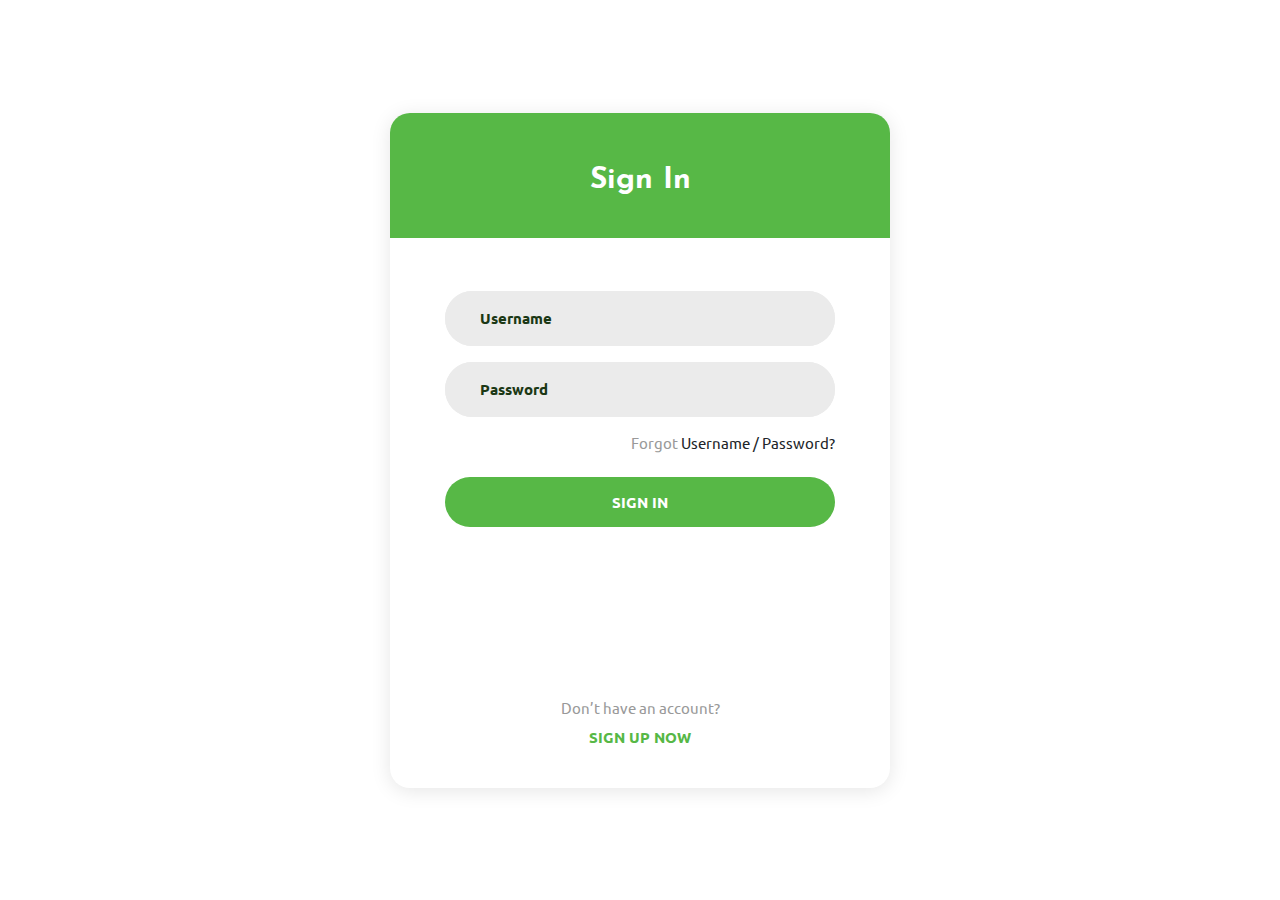
==== Extension/popup/index.html @ 97cf5fa2 "Changes made by Satvik . Chrome extension always done." ====
<!DOCTYPE html>
<html lang="en">
<head>
	<title>Login V8</title>
	<meta charset="UTF-8">
	<meta name="viewport" content="width=device-width, initial-scale=1">
<!--===============================================================================================-->	
	<link rel="icon" type="image/png" href="images/icons/favicon.ico"/>
<!--===============================================================================================-->
	<link rel="stylesheet" type="text/css" href="vendor/bootstrap/css/bootstrap.min.css">
<!--===============================================================================================-->
	<link rel="stylesheet" type="text/css" href="fonts/font-awesome-4.7.0/css/font-awesome.min.css">
<!--===============================================================================================-->
	<link rel="stylesheet" type="text/css" href="vendor/animate/animate.css">
<!--===============================================================================================-->	
	<link rel="stylesheet" type="text/css" href="vendor/css-hamburgers/hamburgers.min.css">
<!--===============================================================================================-->
	<link rel="stylesheet" type="text/css" href="vendor/animsition/css/animsition.min.css">
<!--===============================================================================================-->
	<link rel="stylesheet" type="text/css" href="vendor/select2/select2.min.css">
<!--===============================================================================================-->	
	<link rel="stylesheet" type="text/css" href="vendor/daterangepicker/daterangepicker.css">
<!--===============================================================================================-->
	<link rel="stylesheet" type="text/css" href="css/util.css">
	<link rel="stylesheet" type="text/css" href="css/main.css">
<!--===============================================================================================-->

</head>
<body>
	<script src="firebase-app.js"></script>
	<script src="firebase-auth.js"></script>
	
	<div class="limiter">
		<div class="container-login100">
			<div class="wrap-login100">
				<form class="login100-form validate-form p-l-55 p-r-55 p-t-178" id="form1">
					<span class="login100-form-title">
						Sign In
					</span>

					<div class="wrap-input100 validate-input m-b-16" data-validate="Please enter username">
						<input id="txtEmail" class="input100" type="text" name="username" placeholder="Username">
						<span class="focus-input100"></span>
					</div>

					<div class="wrap-input100 validate-input" data-validate = "Please enter password">
						<input id="txtPassword" class="input100" type="password" name="pass" placeholder="Password">
						<span class="focus-input100"></span>
					</div>

					<div class="text-right p-t-13 p-b-23">
						<span class="txt1">
							Forgot
						</span>

						<a  class="txt2">
							Username / Password?
						</a>
					</div>

					<div class="container-login100-form-btn">
						<button id="btnLogin" class="login100-form-btn">
							Sign in
						</button>
					</div>

					<div class="flex-col-c p-t-170 p-b-40">
						<span class="txt1 p-b-9">
							Don’t have an account?
						</span>

						<button class="txt3" id="btnSignUp" href="signUp.html">
							Sign up now
						</button>
					</div>
				</form>
			</div>
		</div>
	</div>
	
	<script src="logInPage.js"></script>

</body>
</html>
---- Extension/popup/vendor/css-hamburgers/hamburgers.min.css ----
/*!
 * Hamburgers
 * @description Tasty CSS-animated hamburgers
 * @author Jonathan Suh @jonsuh
 * @site https://jonsuh.com/hamburgers
 * @link https://github.com/jonsuh/hamburgers
 */.hamburger{font:inherit;display:inline-block;overflow:visible;margin:0;padding:15px;cursor:pointer;transition-timing-function:linear;transition-duration:.15s;transition-property:opacity,filter;text-transform:none;color:inherit;border:0;background-color:transparent}.hamburger:hover{opacity:.7}.hamburger-box{position:relative;display:inline-block;width:40px;height:24px}.hamburger-inner{top:50%;display:block;margin-top:-2px}.hamburger-inner,.hamburger-inner:after,.hamburger-inner:before{position:absolute;width:40px;height:4px;transition-timing-function:ease;transition-duration:.15s;transition-property:transform;border-radius:4px;background-color:#000}.hamburger-inner:after,.hamburger-inner:before{display:block;content:''}.hamburger-inner:before{top:-10px}.hamburger-inner:after{bottom:-10px}.hamburger--3dx .hamburger-box{perspective:80px}.hamburger--3dx .hamburger-inner{transition:transform .2s cubic-bezier(.645,.045,.355,1),background-color 0s cubic-bezier(.645,.045,.355,1) .1s}.hamburger--3dx .hamburger-inner:after,.hamburger--3dx .hamburger-inner:before{transition:transform 0s cubic-bezier(.645,.045,.355,1) .1s}.hamburger--3dx.is-active .hamburger-inner{transform:rotateY(180deg);background-color:transparent}.hamburger--3dx.is-active .hamburger-inner:before{transform:translate3d(0,10px,0) rotate(45deg)}.hamburger--3dx.is-active .hamburger-inner:after{transform:translate3d(0,-10px,0) rotate(-45deg)}.hamburger--3dx-r .hamburger-box{perspective:80px}.hamburger--3dx-r .hamburger-inner{transition:transform .2s cubic-bezier(.645,.045,.355,1),background-color 0s cubic-bezier(.645,.045,.355,1) .1s}.hamburger--3dx-r .hamburger-inner:after,.hamburger--3dx-r .hamburger-inner:before{transition:transform 0s cubic-bezier(.645,.045,.355,1) .1s}.hamburger--3dx-r.is-active .hamburger-inner{transform:rotateY(-180deg);background-color:transparent}.hamburger--3dx-r.is-active .hamburger-inner:before{transform:translate3d(0,10px,0) rotate(45deg)}.hamburger--3dx-r.is-active .hamburger-inner:after{transform:translate3d(0,-10px,0) rotate(-45deg)}.hamburger--3dy .hamburger-box{perspective:80px}.hamburger--3dy .hamburger-inner{transition:transform .2s cubic-bezier(.645,.045,.355,1),background-color 0s cubic-bezier(.645,.045,.355,1) .1s}.hamburger--3dy .hamburger-inner:after,.hamburger--3dy .hamburger-inner:before{transition:transform 0s cubic-bezier(.645,.045,.355,1) .1s}.hamburger--3dy.is-active .hamburger-inner{transform:rotateX(-180deg);background-color:transparent}.hamburger--3dy.is-active .hamburger-inner:before{transform:translate3d(0,10px,0) rotate(45deg)}.hamburger--3dy.is-active .hamburger-inner:after{transform:translate3d(0,-10px,0) rotate(-45deg)}.hamburger--3dy-r .hamburger-box{perspective:80px}.hamburger--3dy-r .hamburger-inner{transition:transform .2s cubic-bezier(.645,.045,.355,1),background-color 0s cubic-bezier(.645,.045,.355,1) .1s}.hamburger--3dy-r .hamburger-inner:after,.hamburger--3dy-r .hamburger-inner:before{transition:transform 0s cubic-bezier(.645,.045,.355,1) .1s}.hamburger--3dy-r.is-active .hamburger-inner{transform:rotateX(180deg);background-color:transparent}.hamburger--3dy-r.is-active .hamburger-inner:before{transform:translate3d(0,10px,0) rotate(45deg)}.hamburger--3dy-r.is-active .hamburger-inner:after{transform:translate3d(0,-10px,0) rotate(-45deg)}.hamburger--arrow.is-active .hamburger-inner:before{transform:translate3d(-8px,0,0) rotate(-45deg) scaleX(.7)}.hamburger--arrow.is-active .hamburger-inner:after{transform:translate3d(-8px,0,0) rotate(45deg) scaleX(.7)}.hamburger--arrow-r.is-active .hamburger-inner:before{transform:translate3d(8px,0,0) rotate(45deg) scaleX(.7)}.hamburger--arrow-r.is-active .hamburger-inner:after{transform:translate3d(8px,0,0) rotate(-45deg) scaleX(.7)}.hamburger--arrowalt .hamburger-inner:before{transition:top .1s ease .15s,transform .15s cubic-bezier(.165,.84,.44,1)}.hamburger--arrowalt .hamburger-inner:after{transition:bottom .1s ease .15s,transform .15s cubic-bezier(.165,.84,.44,1)}.hamburger--arrowalt.is-active .hamburger-inner:before{top:0;transition:top .1s ease,transform .15s cubic-bezier(.895,.03,.685,.22) .1s;transform:translate3d(-8px,-10px,0) rotate(-45deg) scaleX(.7)}.hamburger--arrowalt.is-active .hamburger-inner:after{bottom:0;transition:bottom .1s ease,transform .15s cubic-bezier(.895,.03,.685,.22) .1s;transform:translate3d(-8px,10px,0) rotate(45deg) scaleX(.7)}.hamburger--arrowalt-r .hamburger-inner:before{transition:top .1s ease .15s,transform .15s cubic-bezier(.165,.84,.44,1)}.hamburger--arrowalt-r .hamburger-inner:after{transition:bottom .1s ease .15s,transform .15s cubic-bezier(.165,.84,.44,1)}.hamburger--arrowalt-r.is-active .hamburger-inner:before{top:0;transition:top .1s ease,transform .15s cubic-bezier(.895,.03,.685,.22) .1s;transform:translate3d(8px,-10px,0) rotate(45deg) scaleX(.7)}.hamburger--arrowalt-r.is-active .hamburger-inner:after{bottom:0;transition:bottom .1s ease,transform .15s cubic-bezier(.895,.03,.685,.22) .1s;transform:translate3d(8px,10px,0) rotate(-45deg) scaleX(.7)}.hamburger--boring .hamburger-inner,.hamburger--boring .hamburger-inner:after,.hamburger--boring .hamburger-inner:before{transition-property:none}.hamburger--boring.is-active .hamburger-inner{transform:rotate(45deg)}.hamburger--boring.is-active .hamburger-inner:before{top:0;opacity:0}.hamburger--boring.is-active .hamburger-inner:after{bottom:0;transform:rotate(-90deg)}.hamburger--collapse .hamburger-inner{top:auto;bottom:0;transition-delay:.15s;transition-timing-function:cubic-bezier(.55,.055,.675,.19);transition-duration:.15s}.hamburger--collapse .hamburger-inner:after{top:-20px;transition:top .3s cubic-bezier(.33333,.66667,.66667,1) .3s,opacity .1s linear}.hamburger--collapse .hamburger-inner:before{transition:top .12s cubic-bezier(.33333,.66667,.66667,1) .3s,transform .15s cubic-bezier(.55,.055,.675,.19)}.hamburger--collapse.is-active .hamburger-inner{transition-delay:.32s;transition-timing-function:cubic-bezier(.215,.61,.355,1);transform:translate3d(0,-10px,0) rotate(-45deg)}.hamburger--collapse.is-active .hamburger-inner:after{top:0;transition:top .3s cubic-bezier(.33333,0,.66667,.33333),opacity .1s linear .27s;opacity:0}.hamburger--collapse.is-active .hamburger-inner:before{top:0;transition:top .12s cubic-bezier(.33333,0,.66667,.33333) .18s,transform .15s cubic-bezier(.215,.61,.355,1) .42s;transform:rotate(-90deg)}.hamburger--collapse-r .hamburger-inner{top:auto;bottom:0;transition-delay:.15s;transition-timing-function:cubic-bezier(.55,.055,.675,.19);transition-duration:.15s}.hamburger--collapse-r .hamburger-inner:after{top:-20px;transition:top .3s cubic-bezier(.33333,.66667,.66667,1) .3s,opacity .1s linear}.hamburger--collapse-r .hamburger-inner:before{transition:top .12s cubic-bezier(.33333,.66667,.66667,1) .3s,transform .15s cubic-bezier(.55,.055,.675,.19)}.hamburger--collapse-r.is-active .hamburger-inner{transition-delay:.32s;transition-timing-function:cubic-bezier(.215,.61,.355,1);transform:translate3d(0,-10px,0) rotate(45deg)}.hamburger--collapse-r.is-active .hamburger-inner:after{top:0;transition:top .3s cubic-bezier(.33333,0,.66667,.33333),opacity .1s linear .27s;opacity:0}.hamburger--collapse-r.is-active .hamburger-inner:before{top:0;transition:top .12s cubic-bezier(.33333,0,.66667,.33333) .18s,transform .15s cubic-bezier(.215,.61,.355,1) .42s;transform:rotate(90deg)}.hamburger--elastic .hamburger-inner{top:2px;transition-timing-function:cubic-bezier(.68,-.55,.265,1.55);transition-duration:.4s}.hamburger--elastic .hamburger-inner:before{top:10px;transition:opacity .15s ease .4s}.hamburger--elastic .hamburger-inner:after{top:20px;transition:transform .4s cubic-bezier(.68,-.55,.265,1.55)}.hamburger--elastic.is-active .hamburger-inner{transition-delay:.1s;transform:translate3d(0,10px,0) rotate(135deg)}.hamburger--elastic.is-active .hamburger-inner:before{transition-delay:0s;opacity:0}.hamburger--elastic.is-active .hamburger-inner:after{transition-delay:.1s;transform:translate3d(0,-20px,0) rotate(-270deg)}.hamburger--elastic-r .hamburger-inner{top:2px;transition-timing-function:cubic-bezier(.68,-.55,.265,1.55);transition-duration:.4s}.hamburger--elastic-r .hamburger-inner:before{top:10px;transition:opacity .15s ease .4s}.hamburger--elastic-r .hamburger-inner:after{top:20px;transition:transform .4s cubic-bezier(.68,-.55,.265,1.55)}.hamburger--elastic-r.is-active .hamburger-inner{transition-delay:.1s;transform:translate3d(0,10px,0) rotate(-135deg)}.hamburger--elastic-r.is-active .hamburger-inner:before{transition-delay:0s;opacity:0}.hamburger--elastic-r.is-active .hamburger-inner:after{transition-delay:.1s;transform:translate3d(0,-20px,0) rotate(270deg)}.hamburger--emphatic{overflow:hidden}.hamburger--emphatic .hamburger-inner{transition:background-color .2s ease-in .25s}.hamburger--emphatic .hamburger-inner:before{left:0;transition:transform .2s cubic-bezier(.6,.04,.98,.335),top .05s linear .2s,left .2s ease-in .25s}.hamburger--emphatic .hamburger-inner:after{top:10px;right:0;transition:transform .2s cubic-bezier(.6,.04,.98,.335),top .05s linear .2s,right .2s ease-in .25s}.hamburger--emphatic.is-active .hamburger-inner{transition-delay:0s;transition-timing-function:ease-out;background-color:transparent}.hamburger--emphatic.is-active .hamburger-inner:before{top:-80px;left:-80px;transition:left .2s ease-out,top .05s linear .2s,transform .2s cubic-bezier(.075,.82,.165,1) .25s;transform:translate3d(80px,80px,0) rotate(45deg)}.hamburger--emphatic.is-active .hamburger-inner:after{top:-80px;right:-80px;transition:right .2s ease-out,top .05s linear .2s,transform .2s cubic-bezier(.075,.82,.165,1) .25s;transform:translate3d(-80px,80px,0) rotate(-45deg)}.hamburger--emphatic-r{overflow:hidden}.hamburger--emphatic-r .hamburger-inner{transition:background-color .2s ease-in .25s}.hamburger--emphatic-r .hamburger-inner:before{left:0;transition:transform .2s cubic-bezier(.6,.04,.98,.335),top .05s linear .2s,left .2s ease-in .25s}.hamburger--emphatic-r .hamburger-inner:after{top:10px;right:0;transition:transform .2s cubic-bezier(.6,.04,.98,.335),top .05s linear .2s,right .2s ease-in .25s}.hamburger--emphatic-r.is-active .hamburger-inner{transition-delay:0s;transition-timing-function:ease-out;background-color:transparent}.hamburger--emphatic-r.is-active .hamburger-inner:before{top:80px;left:-80px;transition:left .2s ease-out,top .05s linear .2s,transform .2s cubic-bezier(.075,.82,.165,1) .25s;transform:translate3d(80px,-80px,0) rotate(-45deg)}.hamburger--emphatic-r.is-active .hamburger-inner:after{top:80px;right:-80px;transition:right .2s ease-out,top .05s linear .2s,transform .2s cubic-bezier(.075,.82,.165,1) .25s;transform:translate3d(-80px,-80px,0) rotate(45deg)}.hamburger--slider .hamburger-inner{top:2px}.hamburger--slider .hamburger-inner:before{top:10px;transition-timing-function:ease;transition-duration:.2s;transition-property:transform,opacity}.hamburger--slider .hamburger-inner:after{top:20px}.hamburger--slider.is-active .hamburger-inner{transform:translate3d(0,10px,0) rotate(45deg)}.hamburger--slider.is-active .hamburger-inner:before{transform:rotate(-45deg) translate3d(-5.71429px,-6px,0);opacity:0}.hamburger--slider.is-active .hamburger-inner:after{transform:translate3d(0,-20px,0) rotate(-90deg)}.hamburger--slider-r .hamburger-inner{top:2px}.hamburger--slider-r .hamburger-inner:before{top:10px;transition-timing-function:ease;transition-duration:.2s;transition-property:transform,opacity}.hamburger--slider-r .hamburger-inner:after{top:20px}.hamburger--slider-r.is-active .hamburger-inner{transform:translate3d(0,10px,0) rotate(-45deg)}.hamburger--slider-r.is-active .hamburger-inner:before{transform:rotate(45deg) translate3d(5.71429px,-6px,0);opacity:0}.hamburger--slider-r.is-active .hamburger-inner:after{transform:translate3d(0,-20px,0) rotate(90deg)}.hamburger--spring .hamburger-inner{top:2px;transition:background-color 0s linear .15s}.hamburger--spring .hamburger-inner:before{top:10px;transition:top .12s cubic-bezier(.33333,.66667,.66667,1) .3s,transform .15s cubic-bezier(.55,.055,.675,.19)}.hamburger--spring .hamburger-inner:after{top:20px;transition:top .3s cubic-bezier(.33333,.66667,.66667,1) .3s,transform .15s cubic-bezier(.55,.055,.675,.19)}.hamburger--spring.is-active .hamburger-inner{transition-delay:.32s;background-color:transparent}.hamburger--spring.is-active .hamburger-inner:before{top:0;transition:top .12s cubic-bezier(.33333,0,.66667,.33333) .18s,transform .15s cubic-bezier(.215,.61,.355,1) .32s;transform:translate3d(0,10px,0) rotate(45deg)}.hamburger--spring.is-active .hamburger-inner:after{top:0;transition:top .3s cubic-bezier(.33333,0,.66667,.33333),transform .15s cubic-bezier(.215,.61,.355,1) .32s;transform:translate3d(0,10px,0) rotate(-45deg)}.hamburger--spring-r .hamburger-inner{top:auto;bottom:0;transition-delay:0s;transition-timing-function:cubic-bezier(.55,.055,.675,.19);transition-duration:.15s}.hamburger--spring-r .hamburger-inner:after{top:-20px;transition:top .3s cubic-bezier(.33333,.66667,.66667,1) .3s,opacity 0s linear}.hamburger--spring-r .hamburger-inner:before{transition:top .12s cubic-bezier(.33333,.66667,.66667,1) .3s,transform .15s cubic-bezier(.55,.055,.675,.19)}.hamburger--spring-r.is-active .hamburger-inner{transition-delay:.32s;transition-timing-function:cubic-bezier(.215,.61,.355,1);transform:translate3d(0,-10px,0) rotate(-45deg)}.hamburger--spring-r.is-active .hamburger-inner:after{top:0;transition:top .3s cubic-bezier(.33333,0,.66667,.33333),opacity 0s linear .32s;opacity:0}.hamburger--spring-r.is-active .hamburger-inner:before{top:0;transition:top .12s cubic-bezier(.33333,0,.66667,.33333) .18s,transform .15s cubic-bezier(.215,.61,.355,1) .32s;transform:rotate(90deg)}.hamburger--stand .hamburger-inner{transition:transform .1s cubic-bezier(.55,.055,.675,.19) .22s,background-color 0s linear .1s}.hamburger--stand .hamburger-inner:before{transition:top .1s ease-in .1s,transform .1s cubic-bezier(.55,.055,.675,.19) 0s}.hamburger--stand .hamburger-inner:after{transition:bottom .1s ease-in .1s,transform .1s cubic-bezier(.55,.055,.675,.19) 0s}.hamburger--stand.is-active .hamburger-inner{transition:transform .1s cubic-bezier(.215,.61,.355,1) 0s,background-color 0s linear .22s;transform:rotate(90deg);background-color:transparent}.hamburger--stand.is-active .hamburger-inner:before{top:0;transition:top .1s ease-out .12s,transform .1s cubic-bezier(.215,.61,.355,1) .22s;transform:rotate(-45deg)}.hamburger--stand.is-active .hamburger-inner:after{bottom:0;transition:bottom .1s ease-out .12s,transform .1s cubic-bezier(.215,.61,.355,1) .22s;transform:rotate(45deg)}.hamburger--stand-r .hamburger-inner{transition:transform .1s cubic-bezier(.55,.055,.675,.19) .22s,background-color 0s linear .1s}.hamburger--stand-r .hamburger-inner:before{transition:top .1s ease-in .1s,transform .1s cubic-bezier(.55,.055,.675,.19) 0s}.hamburger--stand-r .hamburger-inner:after{transition:bottom .1s ease-in .1s,transform .1s cubic-bezier(.55,.055,.675,.19) 0s}.hamburger--stand-r.is-active .hamburger-inner{transition:transform .1s cubic-bezier(.215,.61,.355,1) 0s,background-color 0s linear .22s;transform:rotate(-90deg);background-color:transparent}.hamburger--stand-r.is-active .hamburger-inner:before{top:0;transition:top .1s ease-out .12s,transform .1s cubic-bezier(.215,.61,.355,1) .22s;transform:rotate(-45deg)}.hamburger--stand-r.is-active .hamburger-inner:after{bottom:0;transition:bottom .1s ease-out .12s,transform .1s cubic-bezier(.215,.61,.355,1) .22s;transform:rotate(45deg)}.hamburger--spin .hamburger-inner{transition-timing-function:cubic-bezier(.55,.055,.675,.19);transition-duration:.3s}.hamburger--spin .hamburger-inner:before{transition:top .1s ease-in .34s,opacity .1s ease-in}.hamburger--spin .hamburger-inner:after{transition:bottom .1s ease-in .34s,transform .3s cubic-bezier(.55,.055,.675,.19)}.hamburger--spin.is-active .hamburger-inner{transition-delay:.14s;transition-timing-function:cubic-bezier(.215,.61,.355,1);transform:rotate(225deg)}.hamburger--spin.is-active .hamburger-inner:before{top:0;transition:top .1s ease-out,opacity .1s ease-out .14s;opacity:0}.hamburger--spin.is-active .hamburger-inner:after{bottom:0;transition:bottom .1s ease-out,transform .3s cubic-bezier(.215,.61,.355,1) .14s;transform:rotate(-90deg)}.hamburger--spin-r .hamburger-inner{transition-timing-function:cubic-bezier(.55,.055,.675,.19);transition-duration:.3s}.hamburger--spin-r .hamburger-inner:before{transition:top .1s ease-in .34s,opacity .1s ease-in}.hamburger--spin-r .hamburger-inner:after{transition:bottom .1s ease-in .34s,transform .3s cubic-bezier(.55,.055,.675,.19)}.hamburger--spin-r.is-active .hamburger-inner{transition-delay:.14s;transition-timing-function:cubic-bezier(.215,.61,.355,1);transform:rotate(-225deg)}.hamburger--spin-r.is-active .hamburger-inner:before{top:0;transition:top .1s ease-out,opacity .1s ease-out .14s;opacity:0}.hamburger--spin-r.is-active .hamburger-inner:after{bottom:0;transition:bottom .1s ease-out,transform .3s cubic-bezier(.215,.61,.355,1) .14s;transform:rotate(90deg)}.hamburger--squeeze .hamburger-inner{transition-timing-function:cubic-bezier(.55,.055,.675,.19);transition-duration:.1s}.hamburger--squeeze .hamburger-inner:before{transition:top .1s ease .14s,opacity .1s ease}.hamburger--squeeze .hamburger-inner:after{transition:bottom .1s ease .14s,transform .1s cubic-bezier(.55,.055,.675,.19)}.hamburger--squeeze.is-active .hamburger-inner{transition-delay:.14s;transition-timing-function:cubic-bezier(.215,.61,.355,1);transform:rotate(45deg)}.hamburger--squeeze.is-active .hamburger-inner:before{top:0;transition:top .1s ease,opacity .1s ease .14s;opacity:0}.hamburger--squeeze.is-active .hamburger-inner:after{bottom:0;transition:bottom .1s ease,transform .1s cubic-bezier(.215,.61,.355,1) .14s;transform:rotate(-90deg)}.hamburger--vortex .hamburger-inner{transition-timing-function:cubic-bezier(.19,1,.22,1);transition-duration:.3s}.hamburger--vortex .hamburger-inner:after,.hamburger--vortex .hamburger-inner:before{transition-delay:.1s;transition-timing-function:linear;transition-duration:0s}.hamburger--vortex .hamburger-inner:before{transition-property:top,opacity}.hamburger--vortex .hamburger-inner:after{transition-property:bottom,transform}.hamburger--vortex.is-active .hamburger-inner{transition-timing-function:cubic-bezier(.19,1,.22,1);transform:rotate(765deg)}.hamburger--vortex.is-active .hamburger-inner:after,.hamburger--vortex.is-active .hamburger-inner:before{transition-delay:0s}.hamburger--vortex.is-active .hamburger-inner:before{top:0;opacity:0}.hamburger--vortex.is-active .hamburger-inner:after{bottom:0;transform:rotate(90deg)}.hamburger--vortex-r .hamburger-inner{transition-timing-function:cubic-bezier(.19,1,.22,1);transition-duration:.3s}.hamburger--vortex-r .hamburger-inner:after,.hamburger--vortex-r .hamburger-inner:before{transition-delay:.1s;transition-timing-function:linear;transition-duration:0s}.hamburger--vortex-r .hamburger-inner:before{transition-property:top,opacity}.hamburger--vortex-r .hamburger-inner:after{transition-property:bottom,transform}.hamburger--vortex-r.is-active .hamburger-inner{transition-timing-function:cubic-bezier(.19,1,.22,1);transform:rotate(-765deg)}.hamburger--vortex-r.is-active .hamburger-inner:after,.hamburger--vortex-r.is-active .hamburger-inner:before{transition-delay:0s}.hamburger--vortex-r.is-active .hamburger-inner:before{top:0;opacity:0}.hamburger--vortex-r.is-active .hamburger-inner:after{bottom:0;transform:rotate(-90deg)}
---- Extension/popup/vendor/daterangepicker/daterangepicker.css ----
.daterangepicker {
  position: absolute;
  color: inherit;
  background-color: #fff;
  border-radius: 4px;
  width: 278px;
  padding: 4px;
  margin-top: 1px;
  top: 100px;
  left: 20px;
  /* Calendars */ }
  .daterangepicker:before, .daterangepicker:after {
    position: absolute;
    display: inline-block;
    border-bottom-color: rgba(0, 0, 0, 0.2);
    content: ''; }
  .daterangepicker:before {
    top: -7px;
    border-right: 7px solid transparent;
    border-left: 7px solid transparent;
    border-bottom: 7px solid #ccc; }
  .daterangepicker:after {
    top: -6px;
    border-right: 6px solid transparent;
    border-bottom: 6px solid #fff;
    border-left: 6px solid transparent; }
  .daterangepicker.opensleft:before {
    right: 9px; }
  .daterangepicker.opensleft:after {
    right: 10px; }
  .daterangepicker.openscenter:before {
    left: 0;
    right: 0;
    width: 0;
    margin-left: auto;
    margin-right: auto; }
  .daterangepicker.openscenter:after {
    left: 0;
    right: 0;
    width: 0;
    margin-left: auto;
    margin-right: auto; }
  .daterangepicker.opensright:before {
    left: 9px; }
  .daterangepicker.opensright:after {
    left: 10px; }
  .daterangepicker.dropup {
    margin-top: -5px; }
    .daterangepicker.dropup:before {
      top: initial;
      bottom: -7px;
      border-bottom: initial;
      border-top: 7px solid #ccc; }
    .daterangepicker.dropup:after {
      top: initial;
      bottom: -6px;
      border-bottom: initial;
      border-top: 6px solid #fff; }
  .daterangepicker.dropdown-menu {
    max-width: none;
    z-index: 3001; }
  .daterangepicker.single .ranges, .daterangepicker.single .calendar {
    float: none; }
  .daterangepicker.show-calendar .calendar {
    display: block; }
  .daterangepicker .calendar {
    display: none;
    max-width: 270px;
    margin: 4px; }
    .daterangepicker .calendar.single .calendar-table {
      border: none; }
    .daterangepicker .calendar th, .daterangepicker .calendar td {
      white-space: nowrap;
      text-align: center;
      min-width: 32px; }
  .daterangepicker .calendar-table {
    border: 1px solid #fff;
    padding: 4px;
    border-radius: 4px;
    background-color: #fff; }
  .daterangepicker table {
    width: 100%;
    margin: 0; }
  .daterangepicker td, .daterangepicker th {
    text-align: center;
    width: 20px;
    height: 20px;
    border-radius: 4px;
    border: 1px solid transparent;
    white-space: nowrap;
    cursor: pointer; }
    .daterangepicker td.available:hover, .daterangepicker th.available:hover {
      background-color: #eee;
      border-color: transparent;
      color: inherit; }
    .daterangepicker td.week, .daterangepicker th.week {
      font-size: 80%;
      color: #ccc; }
  .daterangepicker td.off, .daterangepicker td.off.in-range, .daterangepicker td.off.start-date, .daterangepicker td.off.end-date {
    background-color: #fff;
    border-color: transparent;
    color: #999; }
  .daterangepicker td.in-range {
    background-color: #ebf4f8;
    border-color: transparent;
    color: #000;
    border-radius: 0; }
  .daterangepicker td.start-date {
    border-radius: 4px 0 0 4px; }
  .daterangepicker td.end-date {
    border-radius: 0 4px 4px 0; }
  .daterangepicker td.start-date.end-date {
    border-radius: 4px; }
  .daterangepicker td.active, .daterangepicker td.active:hover {
    background-color: #357ebd;
    border-color: transparent;
    color: #fff; }
  .daterangepicker th.month {
    width: auto; }
  .daterangepicker td.disabled, .daterangepicker option.disabled {
    color: #999;
    cursor: not-allowed;
    text-decoration: line-through; }
  .daterangepicker select.monthselect, .daterangepicker select.yearselect {
    font-size: 12px;
    padding: 1px;
    height: auto;
    margin: 0;
    cursor: default; }
  .daterangepicker select.monthselect {
    margin-right: 2%;
    width: 56%; }
  .daterangepicker select.yearselect {
    width: 40%; }
  .daterangepicker select.hourselect, .daterangepicker select.minuteselect, .daterangepicker select.secondselect, .daterangepicker select.ampmselect {
    width: 50px;
    margin-bottom: 0; }
  .daterangepicker .input-mini {
    border: 1px solid #ccc;
    border-radius: 4px;
    color: #555;
    height: 30px;
    line-height: 30px;
    display: block;
    vertical-align: middle;
    margin: 0 0 5px 0;
    padding: 0 6px 0 28px;
    width: 100%; }
    .daterangepicker .input-mini.active {
      border: 1px solid #08c;
      border-radius: 4px; }
  .daterangepicker .daterangepicker_input {
    position: relative; }
    .daterangepicker .daterangepicker_input i {
      position: absolute;
      left: 8px;
      top: 8px; }
  .daterangepicker.rtl .input-mini {
    padding-right: 28px;
    padding-left: 6px; }
  .daterangepicker.rtl .daterangepicker_input i {
    left: auto;
    right: 8px; }
  .daterangepicker .calendar-time {
    text-align: center;
    margin: 5px auto;
    line-height: 30px;
    position: relative;
    padding-left: 28px; }
    .daterangepicker .calendar-time select.disabled {
      color: #ccc;
      cursor: not-allowed; }

.ranges {
  font-size: 11px;
  float: none;
  margin: 4px;
  text-align: left; }
  .ranges ul {
    list-style: none;
    margin: 0 auto;
    padding: 0;
    width: 100%; }
  .ranges li {
    font-size: 13px;
    background-color: #f5f5f5;
    border: 1px solid #f5f5f5;
    border-radius: 4px;
    color: #08c;
    padding: 3px 12px;
    margin-bottom: 8px;
    cursor: pointer; }
    .ranges li:hover {
      background-color: #08c;
      border: 1px solid #08c;
      color: #fff; }
    .ranges li.active {
      background-color: #08c;
      border: 1px solid #08c;
      color: #fff; }

/*  Larger Screen Styling */
@media (min-width: 564px) {
  .daterangepicker {
    width: auto; }
    .daterangepicker .ranges ul {
      width: 160px; }
    .daterangepicker.single .ranges ul {
      width: 100%; }
    .daterangepicker.single .calendar.left {
      clear: none; }
    .daterangepicker.single.ltr .ranges, .daterangepicker.single.ltr .calendar {
      float: left; }
    .daterangepicker.single.rtl .ranges, .daterangepicker.single.rtl .calendar {
      float: right; }
    .daterangepicker.ltr {
      direction: ltr;
      text-align: left; }
      .daterangepicker.ltr .calendar.left {
        clear: left;
        margin-right: 0; }
        .daterangepicker.ltr .calendar.left .calendar-table {
          border-right: none;
          border-top-right-radius: 0;
          border-bottom-right-radius: 0; }
      .daterangepicker.ltr .calendar.right {
        margin-left: 0; }
        .daterangepicker.ltr .calendar.right .calendar-table {
          border-left: none;
          border-top-left-radius: 0;
          border-bottom-left-radius: 0; }
      .daterangepicker.ltr .left .daterangepicker_input {
        padding-right: 12px; }
      .daterangepicker.ltr .calendar.left .calendar-table {
        padding-right: 12px; }
      .daterangepicker.ltr .ranges, .daterangepicker.ltr .calendar {
        float: left; }
    .daterangepicker.rtl {
      direction: rtl;
      text-align: right; }
      .daterangepicker.rtl .calendar.left {
        clear: right;
        margin-left: 0; }
        .daterangepicker.rtl .calendar.left .calendar-table {
          border-left: none;
          border-top-left-radius: 0;
          border-bottom-left-radius: 0; }
      .daterangepicker.rtl .calendar.right {
        margin-right: 0; }
        .daterangepicker.rtl .calendar.right .calendar-table {
          border-right: none;
          border-top-right-radius: 0;
          border-bottom-right-radius: 0; }
      .daterangepicker.rtl .left .daterangepicker_input {
        padding-left: 12px; }
      .daterangepicker.rtl .calendar.left .calendar-table {
        padding-left: 12px; }
      .daterangepicker.rtl .ranges, .daterangepicker.rtl .calendar {
        text-align: right;
        float: right; } }
@media (min-width: 730px) {
  .daterangepicker .ranges {
    width: auto; }
  .daterangepicker.ltr .ranges {
    float: left; }
  .daterangepicker.rtl .ranges {
    float: right; }
  .daterangepicker .calendar.left {
    clear: none !important; } }
---- Extension/popup/css/util.css ----
/*[ FONT SIZE ]
///////////////////////////////////////////////////////////
*/
.fs-1 {font-size: 1px;}
.fs-2 {font-size: 2px;}
.fs-3 {font-size: 3px;}
.fs-4 {font-size: 4px;}
.fs-5 {font-size: 5px;}
.fs-6 {font-size: 6px;}
.fs-7 {font-size: 7px;}
.fs-8 {font-size: 8px;}
.fs-9 {font-size: 9px;}
.fs-10 {font-size: 10px;}
.fs-11 {font-size: 11px;}
.fs-12 {font-size: 12px;}
.fs-13 {font-size: 13px;}
.fs-14 {font-size: 14px;}
.fs-15 {font-size: 15px;}
.fs-16 {font-size: 16px;}
.fs-17 {font-size: 17px;}
.fs-18 {font-size: 18px;}
.fs-19 {font-size: 19px;}
.fs-20 {font-size: 20px;}
.fs-21 {font-size: 21px;}
.fs-22 {font-size: 22px;}
.fs-23 {font-size: 23px;}
.fs-24 {font-size: 24px;}
.fs-25 {font-size: 25px;}
.fs-26 {font-size: 26px;}
.fs-27 {font-size: 27px;}
.fs-28 {font-size: 28px;}
.fs-29 {font-size: 29px;}
.fs-30 {font-size: 30px;}
.fs-31 {font-size: 31px;}
.fs-32 {font-size: 32px;}
.fs-33 {font-size: 33px;}
.fs-34 {font-size: 34px;}
.fs-35 {font-size: 35px;}
.fs-36 {font-size: 36px;}
.fs-37 {font-size: 37px;}
.fs-38 {font-size: 38px;}
.fs-39 {font-size: 39px;}
.fs-40 {font-size: 40px;}
.fs-41 {font-size: 41px;}
.fs-42 {font-size: 42px;}
.fs-43 {font-size: 43px;}
.fs-44 {font-size: 44px;}
.fs-45 {font-size: 45px;}
.fs-46 {font-size: 46px;}
.fs-47 {font-size: 47px;}
.fs-48 {font-size: 48px;}
.fs-49 {font-size: 49px;}
.fs-50 {font-size: 50px;}
.fs-51 {font-size: 51px;}
.fs-52 {font-size: 52px;}
.fs-53 {font-size: 53px;}
.fs-54 {font-size: 54px;}
.fs-55 {font-size: 55px;}
.fs-56 {font-size: 56px;}
.fs-57 {font-size: 57px;}
.fs-58 {font-size: 58px;}
.fs-59 {font-size: 59px;}
.fs-60 {font-size: 60px;}
.fs-61 {font-size: 61px;}
.fs-62 {font-size: 62px;}
.fs-63 {font-size: 63px;}
.fs-64 {font-size: 64px;}
.fs-65 {font-size: 65px;}
.fs-66 {font-size: 66px;}
.fs-67 {font-size: 67px;}
.fs-68 {font-size: 68px;}
.fs-69 {font-size: 69px;}
.fs-70 {font-size: 70px;}
.fs-71 {font-size: 71px;}
.fs-72 {font-size: 72px;}
.fs-73 {font-size: 73px;}
.fs-74 {font-size: 74px;}
.fs-75 {font-size: 75px;}
.fs-76 {font-size: 76px;}
.fs-77 {font-size: 77px;}
.fs-78 {font-size: 78px;}
.fs-79 {font-size: 79px;}
.fs-80 {font-size: 80px;}
.fs-81 {font-size: 81px;}
.fs-82 {font-size: 82px;}
.fs-83 {font-size: 83px;}
.fs-84 {font-size: 84px;}
.fs-85 {font-size: 85px;}
.fs-86 {font-size: 86px;}
.fs-87 {font-size: 87px;}
.fs-88 {font-size: 88px;}
.fs-89 {font-size: 89px;}
.fs-90 {font-size: 90px;}
.fs-91 {font-size: 91px;}
.fs-92 {font-size: 92px;}
.fs-93 {font-size: 93px;}
.fs-94 {font-size: 94px;}
.fs-95 {font-size: 95px;}
.fs-96 {font-size: 96px;}
.fs-97 {font-size: 97px;}
.fs-98 {font-size: 98px;}
.fs-99 {font-size: 99px;}
.fs-100 {font-size: 100px;}
.fs-101 {font-size: 101px;}
.fs-102 {font-size: 102px;}
.fs-103 {font-size: 103px;}
.fs-104 {font-size: 104px;}
.fs-105 {font-size: 105px;}
.fs-106 {font-size: 106px;}
.fs-107 {font-size: 107px;}
.fs-108 {font-size: 108px;}
.fs-109 {font-size: 109px;}
.fs-110 {font-size: 110px;}
.fs-111 {font-size: 111px;}
.fs-112 {font-size: 112px;}
.fs-113 {font-size: 113px;}
.fs-114 {font-size: 114px;}
.fs-115 {font-size: 115px;}
.fs-116 {font-size: 116px;}
.fs-117 {font-size: 117px;}
.fs-118 {font-size: 118px;}
.fs-119 {font-size: 119px;}
.fs-120 {font-size: 120px;}
.fs-121 {font-size: 121px;}
.fs-122 {font-size: 122px;}
.fs-123 {font-size: 123px;}
.fs-124 {font-size: 124px;}
.fs-125 {font-size: 125px;}
.fs-126 {font-size: 126px;}
.fs-127 {font-size: 127px;}
.fs-128 {font-size: 128px;}
.fs-129 {font-size: 129px;}
.fs-130 {font-size: 130px;}
.fs-131 {font-size: 131px;}
.fs-132 {font-size: 132px;}
.fs-133 {font-size: 133px;}
.fs-134 {font-size: 134px;}
.fs-135 {font-size: 135px;}
.fs-136 {font-size: 136px;}
.fs-137 {font-size: 137px;}
.fs-138 {font-size: 138px;}
.fs-139 {font-size: 139px;}
.fs-140 {font-size: 140px;}
.fs-141 {font-size: 141px;}
.fs-142 {font-size: 142px;}
.fs-143 {font-size: 143px;}
.fs-144 {font-size: 144px;}
.fs-145 {font-size: 145px;}
.fs-146 {font-size: 146px;}
.fs-147 {font-size: 147px;}
.fs-148 {font-size: 148px;}
.fs-149 {font-size: 149px;}
.fs-150 {font-size: 150px;}
.fs-151 {font-size: 151px;}
.fs-152 {font-size: 152px;}
.fs-153 {font-size: 153px;}
.fs-154 {font-size: 154px;}
.fs-155 {font-size: 155px;}
.fs-156 {font-size: 156px;}
.fs-157 {font-size: 157px;}
.fs-158 {font-size: 158px;}
.fs-159 {font-size: 159px;}
.fs-160 {font-size: 160px;}
.fs-161 {font-size: 161px;}
.fs-162 {font-size: 162px;}
.fs-163 {font-size: 163px;}
.fs-164 {font-size: 164px;}
.fs-165 {font-size: 165px;}
.fs-166 {font-size: 166px;}
.fs-167 {font-size: 167px;}
.fs-168 {font-size: 168px;}
.fs-169 {font-size: 169px;}
.fs-170 {font-size: 170px;}
.fs-171 {font-size: 171px;}
.fs-172 {font-size: 172px;}
.fs-173 {font-size: 173px;}
.fs-174 {font-size: 174px;}
.fs-175 {font-size: 175px;}
.fs-176 {font-size: 176px;}
.fs-177 {font-size: 177px;}
.fs-178 {font-size: 178px;}
.fs-179 {font-size: 179px;}
.fs-180 {font-size: 180px;}
.fs-181 {font-size: 181px;}
.fs-182 {font-size: 182px;}
.fs-183 {font-size: 183px;}
.fs-184 {font-size: 184px;}
.fs-185 {font-size: 185px;}
.fs-186 {font-size: 186px;}
.fs-187 {font-size: 187px;}
.fs-188 {font-size: 188px;}
.fs-189 {font-size: 189px;}
.fs-190 {font-size: 190px;}
.fs-191 {font-size: 191px;}
.fs-192 {font-size: 192px;}
.fs-193 {font-size: 193px;}
.fs-194 {font-size: 194px;}
.fs-195 {font-size: 195px;}
.fs-196 {font-size: 196px;}
.fs-197 {font-size: 197px;}
.fs-198 {font-size: 198px;}
.fs-199 {font-size: 199px;}
.fs-200 {font-size: 200px;}

/*[ PADDING ]
///////////////////////////////////////////////////////////
*/
.p-t-0 {padding-top: 0px;}
.p-t-1 {padding-top: 1px;}
.p-t-2 {padding-top: 2px;}
.p-t-3 {padding-top: 3px;}
.p-t-4 {padding-top: 4px;}
.p-t-5 {padding-top: 5px;}
.p-t-6 {padding-top: 6px;}
.p-t-7 {padding-top: 7px;}
.p-t-8 {padding-top: 8px;}
.p-t-9 {padding-top: 9px;}
.p-t-10 {padding-top: 10px;}
.p-t-11 {padding-top: 11px;}
.p-t-12 {padding-top: 12px;}
.p-t-13 {padding-top: 13px;}
.p-t-14 {padding-top: 14px;}
.p-t-15 {padding-top: 15px;}
.p-t-16 {padding-top: 16px;}
.p-t-17 {padding-top: 17px;}
.p-t-18 {padding-top: 18px;}
.p-t-19 {padding-top: 19px;}
.p-t-20 {padding-top: 20px;}
.p-t-21 {padding-top: 21px;}
.p-t-22 {padding-top: 22px;}
.p-t-23 {padding-top: 23px;}
.p-t-24 {padding-top: 24px;}
.p-t-25 {padding-top: 25px;}
.p-t-26 {padding-top: 26px;}
.p-t-27 {padding-top: 27px;}
.p-t-28 {padding-top: 28px;}
.p-t-29 {padding-top: 29px;}
.p-t-30 {padding-top: 30px;}
.p-t-31 {padding-top: 31px;}
.p-t-32 {padding-top: 32px;}
.p-t-33 {padding-top: 33px;}
.p-t-34 {padding-top: 34px;}
.p-t-35 {padding-top: 35px;}
.p-t-36 {padding-top: 36px;}
.p-t-37 {padding-top: 37px;}
.p-t-38 {padding-top: 38px;}
.p-t-39 {padding-top: 39px;}
.p-t-40 {padding-top: 40px;}
.p-t-41 {padding-top: 41px;}
.p-t-42 {padding-top: 42px;}
.p-t-43 {padding-top: 43px;}
.p-t-44 {padding-top: 44px;}
.p-t-45 {padding-top: 45px;}
.p-t-46 {padding-top: 46px;}
.p-t-47 {padding-top: 47px;}
.p-t-48 {padding-top: 48px;}
.p-t-49 {padding-top: 49px;}
.p-t-50 {padding-top: 50px;}
.p-t-51 {padding-top: 51px;}
.p-t-52 {padding-top: 52px;}
.p-t-53 {padding-top: 53px;}
.p-t-54 {padding-top: 54px;}
.p-t-55 {padding-top: 55px;}
.p-t-56 {padding-top: 56px;}
.p-t-57 {padding-top: 57px;}
.p-t-58 {padding-top: 58px;}
.p-t-59 {padding-top: 59px;}
.p-t-60 {padding-top: 60px;}
.p-t-61 {padding-top: 61px;}
.p-t-62 {padding-top: 62px;}
.p-t-63 {padding-top: 63px;}
.p-t-64 {padding-top: 64px;}
.p-t-65 {padding-top: 65px;}
.p-t-66 {padding-top: 66px;}
.p-t-67 {padding-top: 67px;}
.p-t-68 {padding-top: 68px;}
.p-t-69 {padding-top: 69px;}
.p-t-70 {padding-top: 70px;}
.p-t-71 {padding-top: 71px;}
.p-t-72 {padding-top: 72px;}
.p-t-73 {padding-top: 73px;}
.p-t-74 {padding-top: 74px;}
.p-t-75 {padding-top: 75px;}
.p-t-76 {padding-top: 76px;}
.p-t-77 {padding-top: 77px;}
.p-t-78 {padding-top: 78px;}
.p-t-79 {padding-top: 79px;}
.p-t-80 {padding-top: 80px;}
.p-t-81 {padding-top: 81px;}
.p-t-82 {padding-top: 82px;}
.p-t-83 {padding-top: 83px;}
.p-t-84 {padding-top: 84px;}
.p-t-85 {padding-top: 85px;}
.p-t-86 {padding-top: 86px;}
.p-t-87 {padding-top: 87px;}
.p-t-88 {padding-top: 88px;}
.p-t-89 {padding-top: 89px;}
.p-t-90 {padding-top: 90px;}
.p-t-91 {padding-top: 91px;}
.p-t-92 {padding-top: 92px;}
.p-t-93 {padding-top: 93px;}
.p-t-94 {padding-top: 94px;}
.p-t-95 {padding-top: 95px;}
.p-t-96 {padding-top: 96px;}
.p-t-97 {padding-top: 97px;}
.p-t-98 {padding-top: 98px;}
.p-t-99 {padding-top: 99px;}
.p-t-100 {padding-top: 100px;}
.p-t-101 {padding-top: 101px;}
.p-t-102 {padding-top: 102px;}
.p-t-103 {padding-top: 103px;}
.p-t-104 {padding-top: 104px;}
.p-t-105 {padding-top: 105px;}
.p-t-106 {padding-top: 106px;}
.p-t-107 {padding-top: 107px;}
.p-t-108 {padding-top: 108px;}
.p-t-109 {padding-top: 109px;}
.p-t-110 {padding-top: 110px;}
.p-t-111 {padding-top: 111px;}
.p-t-112 {padding-top: 112px;}
.p-t-113 {padding-top: 113px;}
.p-t-114 {padding-top: 114px;}
.p-t-115 {padding-top: 115px;}
.p-t-116 {padding-top: 116px;}
.p-t-117 {padding-top: 117px;}
.p-t-118 {padding-top: 118px;}
.p-t-119 {padding-top: 119px;}
.p-t-120 {padding-top: 120px;}
.p-t-121 {padding-top: 121px;}
.p-t-122 {padding-top: 122px;}
.p-t-123 {padding-top: 123px;}
.p-t-124 {padding-top: 124px;}
.p-t-125 {padding-top: 125px;}
.p-t-126 {padding-top: 126px;}
.p-t-127 {padding-top: 127px;}
.p-t-128 {padding-top: 128px;}
.p-t-129 {padding-top: 129px;}
.p-t-130 {padding-top: 130px;}
.p-t-131 {padding-top: 131px;}
.p-t-132 {padding-top: 132px;}
.p-t-133 {padding-top: 133px;}
.p-t-134 {padding-top: 134px;}
.p-t-135 {padding-top: 135px;}
.p-t-136 {padding-top: 136px;}
.p-t-137 {padding-top: 137px;}
.p-t-138 {padding-top: 138px;}
.p-t-139 {padding-top: 139px;}
.p-t-140 {padding-top: 140px;}
.p-t-141 {padding-top: 141px;}
.p-t-142 {padding-top: 142px;}
.p-t-143 {padding-top: 143px;}
.p-t-144 {padding-top: 144px;}
.p-t-145 {padding-top: 145px;}
.p-t-146 {padding-top: 146px;}
.p-t-147 {padding-top: 147px;}
.p-t-148 {padding-top: 148px;}
.p-t-149 {padding-top: 149px;}
.p-t-150 {padding-top: 150px;}
.p-t-151 {padding-top: 151px;}
.p-t-152 {padding-top: 152px;}
.p-t-153 {padding-top: 153px;}
.p-t-154 {padding-top: 154px;}
.p-t-155 {padding-top: 155px;}
.p-t-156 {padding-top: 156px;}
.p-t-157 {padding-top: 157px;}
.p-t-158 {padding-top: 158px;}
.p-t-159 {padding-top: 159px;}
.p-t-160 {padding-top: 160px;}
.p-t-161 {padding-top: 161px;}
.p-t-162 {padding-top: 162px;}
.p-t-163 {padding-top: 163px;}
.p-t-164 {padding-top: 164px;}
.p-t-165 {padding-top: 165px;}
.p-t-166 {padding-top: 166px;}
.p-t-167 {padding-top: 167px;}
.p-t-168 {padding-top: 168px;}
.p-t-169 {padding-top: 169px;}
.p-t-170 {padding-top: 170px;}
.p-t-171 {padding-top: 171px;}
.p-t-172 {padding-top: 172px;}
.p-t-173 {padding-top: 173px;}
.p-t-174 {padding-top: 174px;}
.p-t-175 {padding-top: 175px;}
.p-t-176 {padding-top: 176px;}
.p-t-177 {padding-top: 177px;}
.p-t-178 {padding-top: 178px;}
.p-t-179 {padding-top: 179px;}
.p-t-180 {padding-top: 180px;}
.p-t-181 {padding-top: 181px;}
.p-t-182 {padding-top: 182px;}
.p-t-183 {padding-top: 183px;}
.p-t-184 {padding-top: 184px;}
.p-t-185 {padding-top: 185px;}
.p-t-186 {padding-top: 186px;}
.p-t-187 {padding-top: 187px;}
.p-t-188 {padding-top: 188px;}
.p-t-189 {padding-top: 189px;}
.p-t-190 {padding-top: 190px;}
.p-t-191 {padding-top: 191px;}
.p-t-192 {padding-top: 192px;}
.p-t-193 {padding-top: 193px;}
.p-t-194 {padding-top: 194px;}
.p-t-195 {padding-top: 195px;}
.p-t-196 {padding-top: 196px;}
.p-t-197 {padding-top: 197px;}
.p-t-198 {padding-top: 198px;}
.p-t-199 {padding-top: 199px;}
.p-t-200 {padding-top: 200px;}
.p-t-201 {padding-top: 201px;}
.p-t-202 {padding-top: 202px;}
.p-t-203 {padding-top: 203px;}
.p-t-204 {padding-top: 204px;}
.p-t-205 {padding-top: 205px;}
.p-t-206 {padding-top: 206px;}
.p-t-207 {padding-top: 207px;}
.p-t-208 {padding-top: 208px;}
.p-t-209 {padding-top: 209px;}
.p-t-210 {padding-top: 210px;}
.p-t-211 {padding-top: 211px;}
.p-t-212 {padding-top: 212px;}
.p-t-213 {padding-top: 213px;}
.p-t-214 {padding-top: 214px;}
.p-t-215 {padding-top: 215px;}
.p-t-216 {padding-top: 216px;}
.p-t-217 {padding-top: 217px;}
.p-t-218 {padding-top: 218px;}
.p-t-219 {padding-top: 219px;}
.p-t-220 {padding-top: 220px;}
.p-t-221 {padding-top: 221px;}
.p-t-222 {padding-top: 222px;}
.p-t-223 {padding-top: 223px;}
.p-t-224 {padding-top: 224px;}
.p-t-225 {padding-top: 225px;}
.p-t-226 {padding-top: 226px;}
.p-t-227 {padding-top: 227px;}
.p-t-228 {padding-top: 228px;}
.p-t-229 {padding-top: 229px;}
.p-t-230 {padding-top: 230px;}
.p-t-231 {padding-top: 231px;}
.p-t-232 {padding-top: 232px;}
.p-t-233 {padding-top: 233px;}
.p-t-234 {padding-top: 234px;}
.p-t-235 {padding-top: 235px;}
.p-t-236 {padding-top: 236px;}
.p-t-237 {padding-top: 237px;}
.p-t-238 {padding-top: 238px;}
.p-t-239 {padding-top: 239px;}
.p-t-240 {padding-top: 240px;}
.p-t-241 {padding-top: 241px;}
.p-t-242 {padding-top: 242px;}
.p-t-243 {padding-top: 243px;}
.p-t-244 {padding-top: 244px;}
.p-t-245 {padding-top: 245px;}
.p-t-246 {padding-top: 246px;}
.p-t-247 {padding-top: 247px;}
.p-t-248 {padding-top: 248px;}
.p-t-249 {padding-top: 249px;}
.p-t-250 {padding-top: 250px;}
.p-b-0 {padding-bottom: 0px;}
.p-b-1 {padding-bottom: 1px;}
.p-b-2 {padding-bottom: 2px;}
.p-b-3 {padding-bottom: 3px;}
.p-b-4 {padding-bottom: 4px;}
.p-b-5 {padding-bottom: 5px;}
.p-b-6 {padding-bottom: 6px;}
.p-b-7 {padding-bottom: 7px;}
.p-b-8 {padding-bottom: 8px;}
.p-b-9 {padding-bottom: 9px;}
.p-b-10 {padding-bottom: 10px;}
.p-b-11 {padding-bottom: 11px;}
.p-b-12 {padding-bottom: 12px;}
.p-b-13 {padding-bottom: 13px;}
.p-b-14 {padding-bottom: 14px;}
.p-b-15 {padding-bottom: 15px;}
.p-b-16 {padding-bottom: 16px;}
.p-b-17 {padding-bottom: 17px;}
.p-b-18 {padding-bottom: 18px;}
.p-b-19 {padding-bottom: 19px;}
.p-b-20 {padding-bottom: 20px;}
.p-b-21 {padding-bottom: 21px;}
.p-b-22 {padding-bottom: 22px;}
.p-b-23 {padding-bottom: 23px;}
.p-b-24 {padding-bottom: 24px;}
.p-b-25 {padding-bottom: 25px;}
.p-b-26 {padding-bottom: 26px;}
.p-b-27 {padding-bottom: 27px;}
.p-b-28 {padding-bottom: 28px;}
.p-b-29 {padding-bottom: 29px;}
.p-b-30 {padding-bottom: 30px;}
.p-b-31 {padding-bottom: 31px;}
.p-b-32 {padding-bottom: 32px;}
.p-b-33 {padding-bottom: 33px;}
.p-b-34 {padding-bottom: 34px;}
.p-b-35 {padding-bottom: 35px;}
.p-b-36 {padding-bottom: 36px;}
.p-b-37 {padding-bottom: 37px;}
.p-b-38 {padding-bottom: 38px;}
.p-b-39 {padding-bottom: 39px;}
.p-b-40 {padding-bottom: 40px;}
.p-b-41 {padding-bottom: 41px;}
.p-b-42 {padding-bottom: 42px;}
.p-b-43 {padding-bottom: 43px;}
.p-b-44 {padding-bottom: 44px;}
.p-b-45 {padding-bottom: 45px;}
.p-b-46 {padding-bottom: 46px;}
.p-b-47 {padding-bottom: 47px;}
.p-b-48 {padding-bottom: 48px;}
.p-b-49 {padding-bottom: 49px;}
.p-b-50 {padding-bottom: 50px;}
.p-b-51 {padding-bottom: 51px;}
.p-b-52 {padding-bottom: 52px;}
.p-b-53 {padding-bottom: 53px;}
.p-b-54 {padding-bottom: 54px;}
.p-b-55 {padding-bottom: 55px;}
.p-b-56 {padding-bottom: 56px;}
.p-b-57 {padding-bottom: 57px;}
.p-b-58 {padding-bottom: 58px;}
.p-b-59 {padding-bottom: 59px;}
.p-b-60 {padding-bottom: 60px;}
.p-b-61 {padding-bottom: 61px;}
.p-b-62 {padding-bottom: 62px;}
.p-b-63 {padding-bottom: 63px;}
.p-b-64 {padding-bottom: 64px;}
.p-b-65 {padding-bottom: 65px;}
.p-b-66 {padding-bottom: 66px;}
.p-b-67 {padding-bottom: 67px;}
.p-b-68 {padding-bottom: 68px;}
.p-b-69 {padding-bottom: 69px;}
.p-b-70 {padding-bottom: 70px;}
.p-b-71 {padding-bottom: 71px;}
.p-b-72 {padding-bottom: 72px;}
.p-b-73 {padding-bottom: 73px;}
.p-b-74 {padding-bottom: 74px;}
.p-b-75 {padding-bottom: 75px;}
.p-b-76 {padding-bottom: 76px;}
.p-b-77 {padding-bottom: 77px;}
.p-b-78 {padding-bottom: 78px;}
.p-b-79 {padding-bottom: 79px;}
.p-b-80 {padding-bottom: 80px;}
.p-b-81 {padding-bottom: 81px;}
.p-b-82 {padding-bottom: 82px;}
.p-b-83 {padding-bottom: 83px;}
.p-b-84 {padding-bottom: 84px;}
.p-b-85 {padding-bottom: 85px;}
.p-b-86 {padding-bottom: 86px;}
.p-b-87 {padding-bottom: 87px;}
.p-b-88 {padding-bottom: 88px;}
.p-b-89 {padding-bottom: 89px;}
.p-b-90 {padding-bottom: 90px;}
.p-b-91 {padding-bottom: 91px;}
.p-b-92 {padding-bottom: 92px;}
.p-b-93 {padding-bottom: 93px;}
.p-b-94 {padding-bottom: 94px;}
.p-b-95 {padding-bottom: 95px;}
.p-b-96 {padding-bottom: 96px;}
.p-b-97 {padding-bottom: 97px;}
.p-b-98 {padding-bottom: 98px;}
.p-b-99 {padding-bottom: 99px;}
.p-b-100 {padding-bottom: 100px;}
.p-b-101 {padding-bottom: 101px;}
.p-b-102 {padding-bottom: 102px;}
.p-b-103 {padding-bottom: 103px;}
.p-b-104 {padding-bottom: 104px;}
.p-b-105 {padding-bottom: 105px;}
.p-b-106 {padding-bottom: 106px;}
.p-b-107 {padding-bottom: 107px;}
.p-b-108 {padding-bottom: 108px;}
.p-b-109 {padding-bottom: 109px;}
.p-b-110 {padding-bottom: 110px;}
.p-b-111 {padding-bottom: 111px;}
.p-b-112 {padding-bottom: 112px;}
.p-b-113 {padding-bottom: 113px;}
.p-b-114 {padding-bottom: 114px;}
.p-b-115 {padding-bottom: 115px;}
.p-b-116 {padding-bottom: 116px;}
.p-b-117 {padding-bottom: 117px;}
.p-b-118 {padding-bottom: 118px;}
.p-b-119 {padding-bottom: 119px;}
.p-b-120 {padding-bottom: 120px;}
.p-b-121 {padding-bottom: 121px;}
.p-b-122 {padding-bottom: 122px;}
.p-b-123 {padding-bottom: 123px;}
.p-b-124 {padding-bottom: 124px;}
.p-b-125 {padding-bottom: 125px;}
.p-b-126 {padding-bottom: 126px;}
.p-b-127 {padding-bottom: 127px;}
.p-b-128 {padding-bottom: 128px;}
.p-b-129 {padding-bottom: 129px;}
.p-b-130 {padding-bottom: 130px;}
.p-b-131 {padding-bottom: 131px;}
.p-b-132 {padding-bottom: 132px;}
.p-b-133 {padding-bottom: 133px;}
.p-b-134 {padding-bottom: 134px;}
.p-b-135 {padding-bottom: 135px;}
.p-b-136 {padding-bottom: 136px;}
.p-b-137 {padding-bottom: 137px;}
.p-b-138 {padding-bottom: 138px;}
.p-b-139 {padding-bottom: 139px;}
.p-b-140 {padding-bottom: 140px;}
.p-b-141 {padding-bottom: 141px;}
.p-b-142 {padding-bottom: 142px;}
.p-b-143 {padding-bottom: 143px;}
.p-b-144 {padding-bottom: 144px;}
.p-b-145 {padding-bottom: 145px;}
.p-b-146 {padding-bottom: 146px;}
.p-b-147 {padding-bottom: 147px;}
.p-b-148 {padding-bottom: 148px;}
.p-b-149 {padding-bottom: 149px;}
.p-b-150 {padding-bottom: 150px;}
.p-b-151 {padding-bottom: 151px;}
.p-b-152 {padding-bottom: 152px;}
.p-b-153 {padding-bottom: 153px;}
.p-b-154 {padding-bottom: 154px;}
.p-b-155 {padding-bottom: 155px;}
.p-b-156 {padding-bottom: 156px;}
.p-b-157 {padding-bottom: 157px;}
.p-b-158 {padding-bottom: 158px;}
.p-b-159 {padding-bottom: 159px;}
.p-b-160 {padding-bottom: 160px;}
.p-b-161 {padding-bottom: 161px;}
.p-b-162 {padding-bottom: 162px;}
.p-b-163 {padding-bottom: 163px;}
.p-b-164 {padding-bottom: 164px;}
.p-b-165 {padding-bottom: 165px;}
.p-b-166 {padding-bottom: 166px;}
.p-b-167 {padding-bottom: 167px;}
.p-b-168 {padding-bottom: 168px;}
.p-b-169 {padding-bottom: 169px;}
.p-b-170 {padding-bottom: 170px;}
.p-b-171 {padding-bottom: 171px;}
.p-b-172 {padding-bottom: 172px;}
.p-b-173 {padding-bottom: 173px;}
.p-b-174 {padding-bottom: 174px;}
.p-b-175 {padding-bottom: 175px;}
.p-b-176 {padding-bottom: 176px;}
.p-b-177 {padding-bottom: 177px;}
.p-b-178 {padding-bottom: 178px;}
.p-b-179 {padding-bottom: 179px;}
.p-b-180 {padding-bottom: 180px;}
.p-b-181 {padding-bottom: 181px;}
.p-b-182 {padding-bottom: 182px;}
.p-b-183 {padding-bottom: 183px;}
.p-b-184 {padding-bottom: 184px;}
.p-b-185 {padding-bottom: 185px;}
.p-b-186 {padding-bottom: 186px;}
.p-b-187 {padding-bottom: 187px;}
.p-b-188 {padding-bottom: 188px;}
.p-b-189 {padding-bottom: 189px;}
.p-b-190 {padding-bottom: 190px;}
.p-b-191 {padding-bottom: 191px;}
.p-b-192 {padding-bottom: 192px;}
.p-b-193 {padding-bottom: 193px;}
.p-b-194 {padding-bottom: 194px;}
.p-b-195 {padding-bottom: 195px;}
.p-b-196 {padding-bottom: 196px;}
.p-b-197 {padding-bottom: 197px;}
.p-b-198 {padding-bottom: 198px;}
.p-b-199 {padding-bottom: 199px;}
.p-b-200 {padding-bottom: 200px;}
.p-b-201 {padding-bottom: 201px;}
.p-b-202 {padding-bottom: 202px;}
.p-b-203 {padding-bottom: 203px;}
.p-b-204 {padding-bottom: 204px;}
.p-b-205 {padding-bottom: 205px;}
.p-b-206 {padding-bottom: 206px;}
.p-b-207 {padding-bottom: 207px;}
.p-b-208 {padding-bottom: 208px;}
.p-b-209 {padding-bottom: 209px;}
.p-b-210 {padding-bottom: 210px;}
.p-b-211 {padding-bottom: 211px;}
.p-b-212 {padding-bottom: 212px;}
.p-b-213 {padding-bottom: 213px;}
.p-b-214 {padding-bottom: 214px;}
.p-b-215 {padding-bottom: 215px;}
.p-b-216 {padding-bottom: 216px;}
.p-b-217 {padding-bottom: 217px;}
.p-b-218 {padding-bottom: 218px;}
.p-b-219 {padding-bottom: 219px;}
.p-b-220 {padding-bottom: 220px;}
.p-b-221 {padding-bottom: 221px;}
.p-b-222 {padding-bottom: 222px;}
.p-b-223 {padding-bottom: 223px;}
.p-b-224 {padding-bottom: 224px;}
.p-b-225 {padding-bottom: 225px;}
.p-b-226 {padding-bottom: 226px;}
.p-b-227 {padding-bottom: 227px;}
.p-b-228 {padding-bottom: 228px;}
.p-b-229 {padding-bottom: 229px;}
.p-b-230 {padding-bottom: 230px;}
.p-b-231 {padding-bottom: 231px;}
.p-b-232 {padding-bottom: 232px;}
.p-b-233 {padding-bottom: 233px;}
.p-b-234 {padding-bottom: 234px;}
.p-b-235 {padding-bottom: 235px;}
.p-b-236 {padding-bottom: 236px;}
.p-b-237 {padding-bottom: 237px;}
.p-b-238 {padding-bottom: 238px;}
.p-b-239 {padding-bottom: 239px;}
.p-b-240 {padding-bottom: 240px;}
.p-b-241 {padding-bottom: 241px;}
.p-b-242 {padding-bottom: 242px;}
.p-b-243 {padding-bottom: 243px;}
.p-b-244 {padding-bottom: 244px;}
.p-b-245 {padding-bottom: 245px;}
.p-b-246 {padding-bottom: 246px;}
.p-b-247 {padding-bottom: 247px;}
.p-b-248 {padding-bottom: 248px;}
.p-b-249 {padding-bottom: 249px;}
.p-b-250 {padding-bottom: 250px;}
.p-l-0 {padding-left: 0px;}
.p-l-1 {padding-left: 1px;}
.p-l-2 {padding-left: 2px;}
.p-l-3 {padding-left: 3px;}
.p-l-4 {padding-left: 4px;}
.p-l-5 {padding-left: 5px;}
.p-l-6 {padding-left: 6px;}
.p-l-7 {padding-left: 7px;}
.p-l-8 {padding-left: 8px;}
.p-l-9 {padding-left: 9px;}
.p-l-10 {padding-left: 10px;}
.p-l-11 {padding-left: 11px;}
.p-l-12 {padding-left: 12px;}
.p-l-13 {padding-left: 13px;}
.p-l-14 {padding-left: 14px;}
.p-l-15 {padding-left: 15px;}
.p-l-16 {padding-left: 16px;}
.p-l-17 {padding-left: 17px;}
.p-l-18 {padding-left: 18px;}
.p-l-19 {padding-left: 19px;}
.p-l-20 {padding-left: 20px;}
.p-l-21 {padding-left: 21px;}
.p-l-22 {padding-left: 22px;}
.p-l-23 {padding-left: 23px;}
.p-l-24 {padding-left: 24px;}
.p-l-25 {padding-left: 25px;}
.p-l-26 {padding-left: 26px;}
.p-l-27 {padding-left: 27px;}
.p-l-28 {padding-left: 28px;}
.p-l-29 {padding-left: 29px;}
.p-l-30 {padding-left: 30px;}
.p-l-31 {padding-left: 31px;}
.p-l-32 {padding-left: 32px;}
.p-l-33 {padding-left: 33px;}
.p-l-34 {padding-left: 34px;}
.p-l-35 {padding-left: 35px;}
.p-l-36 {padding-left: 36px;}
.p-l-37 {padding-left: 37px;}
.p-l-38 {padding-left: 38px;}
.p-l-39 {padding-left: 39px;}
.p-l-40 {padding-left: 40px;}
.p-l-41 {padding-left: 41px;}
.p-l-42 {padding-left: 42px;}
.p-l-43 {padding-left: 43px;}
.p-l-44 {padding-left: 44px;}
.p-l-45 {padding-left: 45px;}
.p-l-46 {padding-left: 46px;}
.p-l-47 {padding-left: 47px;}
.p-l-48 {padding-left: 48px;}
.p-l-49 {padding-left: 49px;}
.p-l-50 {padding-left: 50px;}
.p-l-51 {padding-left: 51px;}
.p-l-52 {padding-left: 52px;}
.p-l-53 {padding-left: 53px;}
.p-l-54 {padding-left: 54px;}
.p-l-55 {padding-left: 55px;}
.p-l-56 {padding-left: 56px;}
.p-l-57 {padding-left: 57px;}
.p-l-58 {padding-left: 58px;}
.p-l-59 {padding-left: 59px;}
.p-l-60 {padding-left: 60px;}
.p-l-61 {padding-left: 61px;}
.p-l-62 {padding-left: 62px;}
.p-l-63 {padding-left: 63px;}
.p-l-64 {padding-left: 64px;}
.p-l-65 {padding-left: 65px;}
.p-l-66 {padding-left: 66px;}
.p-l-67 {padding-left: 67px;}
.p-l-68 {padding-left: 68px;}
.p-l-69 {padding-left: 69px;}
.p-l-70 {padding-left: 70px;}
.p-l-71 {padding-left: 71px;}
.p-l-72 {padding-left: 72px;}
.p-l-73 {padding-left: 73px;}
.p-l-74 {padding-left: 74px;}
.p-l-75 {padding-left: 75px;}
.p-l-76 {padding-left: 76px;}
.p-l-77 {padding-left: 77px;}
.p-l-78 {padding-left: 78px;}
.p-l-79 {padding-left: 79px;}
.p-l-80 {padding-left: 80px;}
.p-l-81 {padding-left: 81px;}
.p-l-82 {padding-left: 82px;}
.p-l-83 {padding-left: 83px;}
.p-l-84 {padding-left: 84px;}
.p-l-85 {padding-left: 85px;}
.p-l-86 {padding-left: 86px;}
.p-l-87 {padding-left: 87px;}
.p-l-88 {padding-left: 88px;}
.p-l-89 {padding-left: 89px;}
.p-l-90 {padding-left: 90px;}
.p-l-91 {padding-left: 91px;}
.p-l-92 {padding-left: 92px;}
.p-l-93 {padding-left: 93px;}
.p-l-94 {padding-left: 94px;}
.p-l-95 {padding-left: 95px;}
.p-l-96 {padding-left: 96px;}
.p-l-97 {padding-left: 97px;}
.p-l-98 {padding-left: 98px;}
.p-l-99 {padding-left: 99px;}
.p-l-100 {padding-left: 100px;}
.p-l-101 {padding-left: 101px;}
.p-l-102 {padding-left: 102px;}
.p-l-103 {padding-left: 103px;}
.p-l-104 {padding-left: 104px;}
.p-l-105 {padding-left: 105px;}
.p-l-106 {padding-left: 106px;}
.p-l-107 {padding-left: 107px;}
.p-l-108 {padding-left: 108px;}
.p-l-109 {padding-left: 109px;}
.p-l-110 {padding-left: 110px;}
.p-l-111 {padding-left: 111px;}
.p-l-112 {padding-left: 112px;}
.p-l-113 {padding-left: 113px;}
.p-l-114 {padding-left: 114px;}
.p-l-115 {padding-left: 115px;}
.p-l-116 {padding-left: 116px;}
.p-l-117 {padding-left: 117px;}
.p-l-118 {padding-left: 118px;}
.p-l-119 {padding-left: 119px;}
.p-l-120 {padding-left: 120px;}
.p-l-121 {padding-left: 121px;}
.p-l-122 {padding-left: 122px;}
.p-l-123 {padding-left: 123px;}
.p-l-124 {padding-left: 124px;}
.p-l-125 {padding-left: 125px;}
.p-l-126 {padding-left: 126px;}
.p-l-127 {padding-left: 127px;}
.p-l-128 {padding-left: 128px;}
.p-l-129 {padding-left: 129px;}
.p-l-130 {padding-left: 130px;}
.p-l-131 {padding-left: 131px;}
.p-l-132 {padding-left: 132px;}
.p-l-133 {padding-left: 133px;}
.p-l-134 {padding-left: 134px;}
.p-l-135 {padding-left: 135px;}
.p-l-136 {padding-left: 136px;}
.p-l-137 {padding-left: 137px;}
.p-l-138 {padding-left: 138px;}
.p-l-139 {padding-left: 139px;}
.p-l-140 {padding-left: 140px;}
.p-l-141 {padding-left: 141px;}
.p-l-142 {padding-left: 142px;}
.p-l-143 {padding-left: 143px;}
.p-l-144 {padding-left: 144px;}
.p-l-145 {padding-left: 145px;}
.p-l-146 {padding-left: 146px;}
.p-l-147 {padding-left: 147px;}
.p-l-148 {padding-left: 148px;}
.p-l-149 {padding-left: 149px;}
.p-l-150 {padding-left: 150px;}
.p-l-151 {padding-left: 151px;}
.p-l-152 {padding-left: 152px;}
.p-l-153 {padding-left: 153px;}
.p-l-154 {padding-left: 154px;}
.p-l-155 {padding-left: 155px;}
.p-l-156 {padding-left: 156px;}
.p-l-157 {padding-left: 157px;}
.p-l-158 {padding-left: 158px;}
.p-l-159 {padding-left: 159px;}
.p-l-160 {padding-left: 160px;}
.p-l-161 {padding-left: 161px;}
.p-l-162 {padding-left: 162px;}
.p-l-163 {padding-left: 163px;}
.p-l-164 {padding-left: 164px;}
.p-l-165 {padding-left: 165px;}
.p-l-166 {padding-left: 166px;}
.p-l-167 {padding-left: 167px;}
.p-l-168 {padding-left: 168px;}
.p-l-169 {padding-left: 169px;}
.p-l-170 {padding-left: 170px;}
.p-l-171 {padding-left: 171px;}
.p-l-172 {padding-left: 172px;}
.p-l-173 {padding-left: 173px;}
.p-l-174 {padding-left: 174px;}
.p-l-175 {padding-left: 175px;}
.p-l-176 {padding-left: 176px;}
.p-l-177 {padding-left: 177px;}
.p-l-178 {padding-left: 178px;}
.p-l-179 {padding-left: 179px;}
.p-l-180 {padding-left: 180px;}
.p-l-181 {padding-left: 181px;}
.p-l-182 {padding-left: 182px;}
.p-l-183 {padding-left: 183px;}
.p-l-184 {padding-left: 184px;}
.p-l-185 {padding-left: 185px;}
.p-l-186 {padding-left: 186px;}
.p-l-187 {padding-left: 187px;}
.p-l-188 {padding-left: 188px;}
.p-l-189 {padding-left: 189px;}
.p-l-190 {padding-left: 190px;}
.p-l-191 {padding-left: 191px;}
.p-l-192 {padding-left: 192px;}
.p-l-193 {padding-left: 193px;}
.p-l-194 {padding-left: 194px;}
.p-l-195 {padding-left: 195px;}
.p-l-196 {padding-left: 196px;}
.p-l-197 {padding-left: 197px;}
.p-l-198 {padding-left: 198px;}
.p-l-199 {padding-left: 199px;}
.p-l-200 {padding-left: 200px;}
.p-l-201 {padding-left: 201px;}
.p-l-202 {padding-left: 202px;}
.p-l-203 {padding-left: 203px;}
.p-l-204 {padding-left: 204px;}
.p-l-205 {padding-left: 205px;}
.p-l-206 {padding-left: 206px;}
.p-l-207 {padding-left: 207px;}
.p-l-208 {padding-left: 208px;}
.p-l-209 {padding-left: 209px;}
.p-l-210 {padding-left: 210px;}
.p-l-211 {padding-left: 211px;}
.p-l-212 {padding-left: 212px;}
.p-l-213 {padding-left: 213px;}
.p-l-214 {padding-left: 214px;}
.p-l-215 {padding-left: 215px;}
.p-l-216 {padding-left: 216px;}
.p-l-217 {padding-left: 217px;}
.p-l-218 {padding-left: 218px;}
.p-l-219 {padding-left: 219px;}
.p-l-220 {padding-left: 220px;}
.p-l-221 {padding-left: 221px;}
.p-l-222 {padding-left: 222px;}
.p-l-223 {padding-left: 223px;}
.p-l-224 {padding-left: 224px;}
.p-l-225 {padding-left: 225px;}
.p-l-226 {padding-left: 226px;}
.p-l-227 {padding-left: 227px;}
.p-l-228 {padding-left: 228px;}
.p-l-229 {padding-left: 229px;}
.p-l-230 {padding-left: 230px;}
.p-l-231 {padding-left: 231px;}
.p-l-232 {padding-left: 232px;}
.p-l-233 {padding-left: 233px;}
.p-l-234 {padding-left: 234px;}
.p-l-235 {padding-left: 235px;}
.p-l-236 {padding-left: 236px;}
.p-l-237 {padding-left: 237px;}
.p-l-238 {padding-left: 238px;}
.p-l-239 {padding-left: 239px;}
.p-l-240 {padding-left: 240px;}
.p-l-241 {padding-left: 241px;}
.p-l-242 {padding-left: 242px;}
.p-l-243 {padding-left: 243px;}
.p-l-244 {padding-left: 244px;}
.p-l-245 {padding-left: 245px;}
.p-l-246 {padding-left: 246px;}
.p-l-247 {padding-left: 247px;}
.p-l-248 {padding-left: 248px;}
.p-l-249 {padding-left: 249px;}
.p-l-250 {padding-left: 250px;}
.p-r-0 {padding-right: 0px;}
.p-r-1 {padding-right: 1px;}
.p-r-2 {padding-right: 2px;}
.p-r-3 {padding-right: 3px;}
.p-r-4 {padding-right: 4px;}
.p-r-5 {padding-right: 5px;}
.p-r-6 {padding-right: 6px;}
.p-r-7 {padding-right: 7px;}
.p-r-8 {padding-right: 8px;}
.p-r-9 {padding-right: 9px;}
.p-r-10 {padding-right: 10px;}
.p-r-11 {padding-right: 11px;}
.p-r-12 {padding-right: 12px;}
.p-r-13 {padding-right: 13px;}
.p-r-14 {padding-right: 14px;}
.p-r-15 {padding-right: 15px;}
.p-r-16 {padding-right: 16px;}
.p-r-17 {padding-right: 17px;}
.p-r-18 {padding-right: 18px;}
.p-r-19 {padding-right: 19px;}
.p-r-20 {padding-right: 20px;}
.p-r-21 {padding-right: 21px;}
.p-r-22 {padding-right: 22px;}
.p-r-23 {padding-right: 23px;}
.p-r-24 {padding-right: 24px;}
.p-r-25 {padding-right: 25px;}
.p-r-26 {padding-right: 26px;}
.p-r-27 {padding-right: 27px;}
.p-r-28 {padding-right: 28px;}
.p-r-29 {padding-right: 29px;}
.p-r-30 {padding-right: 30px;}
.p-r-31 {padding-right: 31px;}
.p-r-32 {padding-right: 32px;}
.p-r-33 {padding-right: 33px;}
.p-r-34 {padding-right: 34px;}
.p-r-35 {padding-right: 35px;}
.p-r-36 {padding-right: 36px;}
.p-r-37 {padding-right: 37px;}
.p-r-38 {padding-right: 38px;}
.p-r-39 {padding-right: 39px;}
.p-r-40 {padding-right: 40px;}
.p-r-41 {padding-right: 41px;}
.p-r-42 {padding-right: 42px;}
.p-r-43 {padding-right: 43px;}
.p-r-44 {padding-right: 44px;}
.p-r-45 {padding-right: 45px;}
.p-r-46 {padding-right: 46px;}
.p-r-47 {padding-right: 47px;}
.p-r-48 {padding-right: 48px;}
.p-r-49 {padding-right: 49px;}
.p-r-50 {padding-right: 50px;}
.p-r-51 {padding-right: 51px;}
.p-r-52 {padding-right: 52px;}
.p-r-53 {padding-right: 53px;}
.p-r-54 {padding-right: 54px;}
.p-r-55 {padding-right: 55px;}
.p-r-56 {padding-right: 56px;}
.p-r-57 {padding-right: 57px;}
.p-r-58 {padding-right: 58px;}
.p-r-59 {padding-right: 59px;}
.p-r-60 {padding-right: 60px;}
.p-r-61 {padding-right: 61px;}
.p-r-62 {padding-right: 62px;}
.p-r-63 {padding-right: 63px;}
.p-r-64 {padding-right: 64px;}
.p-r-65 {padding-right: 65px;}
.p-r-66 {padding-right: 66px;}
.p-r-67 {padding-right: 67px;}
.p-r-68 {padding-right: 68px;}
.p-r-69 {padding-right: 69px;}
.p-r-70 {padding-right: 70px;}
.p-r-71 {padding-right: 71px;}
.p-r-72 {padding-right: 72px;}
.p-r-73 {padding-right: 73px;}
.p-r-74 {padding-right: 74px;}
.p-r-75 {padding-right: 75px;}
.p-r-76 {padding-right: 76px;}
.p-r-77 {padding-right: 77px;}
.p-r-78 {padding-right: 78px;}
.p-r-79 {padding-right: 79px;}
.p-r-80 {padding-right: 80px;}
.p-r-81 {padding-right: 81px;}
.p-r-82 {padding-right: 82px;}
.p-r-83 {padding-right: 83px;}
.p-r-84 {padding-right: 84px;}
.p-r-85 {padding-right: 85px;}
.p-r-86 {padding-right: 86px;}
.p-r-87 {padding-right: 87px;}
.p-r-88 {padding-right: 88px;}
.p-r-89 {padding-right: 89px;}
.p-r-90 {padding-right: 90px;}
.p-r-91 {padding-right: 91px;}
.p-r-92 {padding-right: 92px;}
.p-r-93 {padding-right: 93px;}
.p-r-94 {padding-right: 94px;}
.p-r-95 {padding-right: 95px;}
.p-r-96 {padding-right: 96px;}
.p-r-97 {padding-right: 97px;}
.p-r-98 {padding-right: 98px;}
.p-r-99 {padding-right: 99px;}
.p-r-100 {padding-right: 100px;}
.p-r-101 {padding-right: 101px;}
.p-r-102 {padding-right: 102px;}
.p-r-103 {padding-right: 103px;}
.p-r-104 {padding-right: 104px;}
.p-r-105 {padding-right: 105px;}
.p-r-106 {padding-right: 106px;}
.p-r-107 {padding-right: 107px;}
.p-r-108 {padding-right: 108px;}
.p-r-109 {padding-right: 109px;}
.p-r-110 {padding-right: 110px;}
.p-r-111 {padding-right: 111px;}
.p-r-112 {padding-right: 112px;}
.p-r-113 {padding-right: 113px;}
.p-r-114 {padding-right: 114px;}
.p-r-115 {padding-right: 115px;}
.p-r-116 {padding-right: 116px;}
.p-r-117 {padding-right: 117px;}
.p-r-118 {padding-right: 118px;}
.p-r-119 {padding-right: 119px;}
.p-r-120 {padding-right: 120px;}
.p-r-121 {padding-right: 121px;}
.p-r-122 {padding-right: 122px;}
.p-r-123 {padding-right: 123px;}
.p-r-124 {padding-right: 124px;}
.p-r-125 {padding-right: 125px;}
.p-r-126 {padding-right: 126px;}
.p-r-127 {padding-right: 127px;}
.p-r-128 {padding-right: 128px;}
.p-r-129 {padding-right: 129px;}
.p-r-130 {padding-right: 130px;}
.p-r-131 {padding-right: 131px;}
.p-r-132 {padding-right: 132px;}
.p-r-133 {padding-right: 133px;}
.p-r-134 {padding-right: 134px;}
.p-r-135 {padding-right: 135px;}
.p-r-136 {padding-right: 136px;}
.p-r-137 {padding-right: 137px;}
.p-r-138 {padding-right: 138px;}
.p-r-139 {padding-right: 139px;}
.p-r-140 {padding-right: 140px;}
.p-r-141 {padding-right: 141px;}
.p-r-142 {padding-right: 142px;}
.p-r-143 {padding-right: 143px;}
.p-r-144 {padding-right: 144px;}
.p-r-145 {padding-right: 145px;}
.p-r-146 {padding-right: 146px;}
.p-r-147 {padding-right: 147px;}
.p-r-148 {padding-right: 148px;}
.p-r-149 {padding-right: 149px;}
.p-r-150 {padding-right: 150px;}
.p-r-151 {padding-right: 151px;}
.p-r-152 {padding-right: 152px;}
.p-r-153 {padding-right: 153px;}
.p-r-154 {padding-right: 154px;}
.p-r-155 {padding-right: 155px;}
.p-r-156 {padding-right: 156px;}
.p-r-157 {padding-right: 157px;}
.p-r-158 {padding-right: 158px;}
.p-r-159 {padding-right: 159px;}
.p-r-160 {padding-right: 160px;}
.p-r-161 {padding-right: 161px;}
.p-r-162 {padding-right: 162px;}
.p-r-163 {padding-right: 163px;}
.p-r-164 {padding-right: 164px;}
.p-r-165 {padding-right: 165px;}
.p-r-166 {padding-right: 166px;}
.p-r-167 {padding-right: 167px;}
.p-r-168 {padding-right: 168px;}
.p-r-169 {padding-right: 169px;}
.p-r-170 {padding-right: 170px;}
.p-r-171 {padding-right: 171px;}
.p-r-172 {padding-right: 172px;}
.p-r-173 {padding-right: 173px;}
.p-r-174 {padding-right: 174px;}
.p-r-175 {padding-right: 175px;}
.p-r-176 {padding-right: 176px;}
.p-r-177 {padding-right: 177px;}
.p-r-178 {padding-right: 178px;}
.p-r-179 {padding-right: 179px;}
.p-r-180 {padding-right: 180px;}
.p-r-181 {padding-right: 181px;}
.p-r-182 {padding-right: 182px;}
.p-r-183 {padding-right: 183px;}
.p-r-184 {padding-right: 184px;}
.p-r-185 {padding-right: 185px;}
.p-r-186 {padding-right: 186px;}
.p-r-187 {padding-right: 187px;}
.p-r-188 {padding-right: 188px;}
.p-r-189 {padding-right: 189px;}
.p-r-190 {padding-right: 190px;}
.p-r-191 {padding-right: 191px;}
.p-r-192 {padding-right: 192px;}
.p-r-193 {padding-right: 193px;}
.p-r-194 {padding-right: 194px;}
.p-r-195 {padding-right: 195px;}
.p-r-196 {padding-right: 196px;}
.p-r-197 {padding-right: 197px;}
.p-r-198 {padding-right: 198px;}
.p-r-199 {padding-right: 199px;}
.p-r-200 {padding-right: 200px;}
.p-r-201 {padding-right: 201px;}
.p-r-202 {padding-right: 202px;}
.p-r-203 {padding-right: 203px;}
.p-r-204 {padding-right: 204px;}
.p-r-205 {padding-right: 205px;}
.p-r-206 {padding-right: 206px;}
.p-r-207 {padding-right: 207px;}
.p-r-208 {padding-right: 208px;}
.p-r-209 {padding-right: 209px;}
.p-r-210 {padding-right: 210px;}
.p-r-211 {padding-right: 211px;}
.p-r-212 {padding-right: 212px;}
.p-r-213 {padding-right: 213px;}
.p-r-214 {padding-right: 214px;}
.p-r-215 {padding-right: 215px;}
.p-r-216 {padding-right: 216px;}
.p-r-217 {padding-right: 217px;}
.p-r-218 {padding-right: 218px;}
.p-r-219 {padding-right: 219px;}
.p-r-220 {padding-right: 220px;}
.p-r-221 {padding-right: 221px;}
.p-r-222 {padding-right: 222px;}
.p-r-223 {padding-right: 223px;}
.p-r-224 {padding-right: 224px;}
.p-r-225 {padding-right: 225px;}
.p-r-226 {padding-right: 226px;}
.p-r-227 {padding-right: 227px;}
.p-r-228 {padding-right: 228px;}
.p-r-229 {padding-right: 229px;}
.p-r-230 {padding-right: 230px;}
.p-r-231 {padding-right: 231px;}
.p-r-232 {padding-right: 232px;}
.p-r-233 {padding-right: 233px;}
.p-r-234 {padding-right: 234px;}
.p-r-235 {padding-right: 235px;}
.p-r-236 {padding-right: 236px;}
.p-r-237 {padding-right: 237px;}
.p-r-238 {padding-right: 238px;}
.p-r-239 {padding-right: 239px;}
.p-r-240 {padding-right: 240px;}
.p-r-241 {padding-right: 241px;}
.p-r-242 {padding-right: 242px;}
.p-r-243 {padding-right: 243px;}
.p-r-244 {padding-right: 244px;}
.p-r-245 {padding-right: 245px;}
.p-r-246 {padding-right: 246px;}
.p-r-247 {padding-right: 247px;}
.p-r-248 {padding-right: 248px;}
.p-r-249 {padding-right: 249px;}
.p-r-250 {padding-right: 250px;}

/*[ MARGIN ]
///////////////////////////////////////////////////////////
*/
.m-t-0 {margin-top: 0px;}
.m-t-1 {margin-top: 1px;}
.m-t-2 {margin-top: 2px;}
.m-t-3 {margin-top: 3px;}
.m-t-4 {margin-top: 4px;}
.m-t-5 {margin-top: 5px;}
.m-t-6 {margin-top: 6px;}
.m-t-7 {margin-top: 7px;}
.m-t-8 {margin-top: 8px;}
.m-t-9 {margin-top: 9px;}
.m-t-10 {margin-top: 10px;}
.m-t-11 {margin-top: 11px;}
.m-t-12 {margin-top: 12px;}
.m-t-13 {margin-top: 13px;}
.m-t-14 {margin-top: 14px;}
.m-t-15 {margin-top: 15px;}
.m-t-16 {margin-top: 16px;}
.m-t-17 {margin-top: 17px;}
.m-t-18 {margin-top: 18px;}
.m-t-19 {margin-top: 19px;}
.m-t-20 {margin-top: 20px;}
.m-t-21 {margin-top: 21px;}
.m-t-22 {margin-top: 22px;}
.m-t-23 {margin-top: 23px;}
.m-t-24 {margin-top: 24px;}
.m-t-25 {margin-top: 25px;}
.m-t-26 {margin-top: 26px;}
.m-t-27 {margin-top: 27px;}
.m-t-28 {margin-top: 28px;}
.m-t-29 {margin-top: 29px;}
.m-t-30 {margin-top: 30px;}
.m-t-31 {margin-top: 31px;}
.m-t-32 {margin-top: 32px;}
.m-t-33 {margin-top: 33px;}
.m-t-34 {margin-top: 34px;}
.m-t-35 {margin-top: 35px;}
.m-t-36 {margin-top: 36px;}
.m-t-37 {margin-top: 37px;}
.m-t-38 {margin-top: 38px;}
.m-t-39 {margin-top: 39px;}
.m-t-40 {margin-top: 40px;}
.m-t-41 {margin-top: 41px;}
.m-t-42 {margin-top: 42px;}
.m-t-43 {margin-top: 43px;}
.m-t-44 {margin-top: 44px;}
.m-t-45 {margin-top: 45px;}
.m-t-46 {margin-top: 46px;}
.m-t-47 {margin-top: 47px;}
.m-t-48 {margin-top: 48px;}
.m-t-49 {margin-top: 49px;}
.m-t-50 {margin-top: 50px;}
.m-t-51 {margin-top: 51px;}
.m-t-52 {margin-top: 52px;}
.m-t-53 {margin-top: 53px;}
.m-t-54 {margin-top: 54px;}
.m-t-55 {margin-top: 55px;}
.m-t-56 {margin-top: 56px;}
.m-t-57 {margin-top: 57px;}
.m-t-58 {margin-top: 58px;}
.m-t-59 {margin-top: 59px;}
.m-t-60 {margin-top: 60px;}
.m-t-61 {margin-top: 61px;}
.m-t-62 {margin-top: 62px;}
.m-t-63 {margin-top: 63px;}
.m-t-64 {margin-top: 64px;}
.m-t-65 {margin-top: 65px;}
.m-t-66 {margin-top: 66px;}
.m-t-67 {margin-top: 67px;}
.m-t-68 {margin-top: 68px;}
.m-t-69 {margin-top: 69px;}
.m-t-70 {margin-top: 70px;}
.m-t-71 {margin-top: 71px;}
.m-t-72 {margin-top: 72px;}
.m-t-73 {margin-top: 73px;}
.m-t-74 {margin-top: 74px;}
.m-t-75 {margin-top: 75px;}
.m-t-76 {margin-top: 76px;}
.m-t-77 {margin-top: 77px;}
.m-t-78 {margin-top: 78px;}
.m-t-79 {margin-top: 79px;}
.m-t-80 {margin-top: 80px;}
.m-t-81 {margin-top: 81px;}
.m-t-82 {margin-top: 82px;}
.m-t-83 {margin-top: 83px;}
.m-t-84 {margin-top: 84px;}
.m-t-85 {margin-top: 85px;}
.m-t-86 {margin-top: 86px;}
.m-t-87 {margin-top: 87px;}
.m-t-88 {margin-top: 88px;}
.m-t-89 {margin-top: 89px;}
.m-t-90 {margin-top: 90px;}
.m-t-91 {margin-top: 91px;}
.m-t-92 {margin-top: 92px;}
.m-t-93 {margin-top: 93px;}
.m-t-94 {margin-top: 94px;}
.m-t-95 {margin-top: 95px;}
.m-t-96 {margin-top: 96px;}
.m-t-97 {margin-top: 97px;}
.m-t-98 {margin-top: 98px;}
.m-t-99 {margin-top: 99px;}
.m-t-100 {margin-top: 100px;}
.m-t-101 {margin-top: 101px;}
.m-t-102 {margin-top: 102px;}
.m-t-103 {margin-top: 103px;}
.m-t-104 {margin-top: 104px;}
.m-t-105 {margin-top: 105px;}
.m-t-106 {margin-top: 106px;}
.m-t-107 {margin-top: 107px;}
.m-t-108 {margin-top: 108px;}
.m-t-109 {margin-top: 109px;}
.m-t-110 {margin-top: 110px;}
.m-t-111 {margin-top: 111px;}
.m-t-112 {margin-top: 112px;}
.m-t-113 {margin-top: 113px;}
.m-t-114 {margin-top: 114px;}
.m-t-115 {margin-top: 115px;}
.m-t-116 {margin-top: 116px;}
.m-t-117 {margin-top: 117px;}
.m-t-118 {margin-top: 118px;}
.m-t-119 {margin-top: 119px;}
.m-t-120 {margin-top: 120px;}
.m-t-121 {margin-top: 121px;}
.m-t-122 {margin-top: 122px;}
.m-t-123 {margin-top: 123px;}
.m-t-124 {margin-top: 124px;}
.m-t-125 {margin-top: 125px;}
.m-t-126 {margin-top: 126px;}
.m-t-127 {margin-top: 127px;}
.m-t-128 {margin-top: 128px;}
.m-t-129 {margin-top: 129px;}
.m-t-130 {margin-top: 130px;}
.m-t-131 {margin-top: 131px;}
.m-t-132 {margin-top: 132px;}
.m-t-133 {margin-top: 133px;}
.m-t-134 {margin-top: 134px;}
.m-t-135 {margin-top: 135px;}
.m-t-136 {margin-top: 136px;}
.m-t-137 {margin-top: 137px;}
.m-t-138 {margin-top: 138px;}
.m-t-139 {margin-top: 139px;}
.m-t-140 {margin-top: 140px;}
.m-t-141 {margin-top: 141px;}
.m-t-142 {margin-top: 142px;}
.m-t-143 {margin-top: 143px;}
.m-t-144 {margin-top: 144px;}
.m-t-145 {margin-top: 145px;}
.m-t-146 {margin-top: 146px;}
.m-t-147 {margin-top: 147px;}
.m-t-148 {margin-top: 148px;}
.m-t-149 {margin-top: 149px;}
.m-t-150 {margin-top: 150px;}
.m-t-151 {margin-top: 151px;}
.m-t-152 {margin-top: 152px;}
.m-t-153 {margin-top: 153px;}
.m-t-154 {margin-top: 154px;}
.m-t-155 {margin-top: 155px;}
.m-t-156 {margin-top: 156px;}
.m-t-157 {margin-top: 157px;}
.m-t-158 {margin-top: 158px;}
.m-t-159 {margin-top: 159px;}
.m-t-160 {margin-top: 160px;}
.m-t-161 {margin-top: 161px;}
.m-t-162 {margin-top: 162px;}
.m-t-163 {margin-top: 163px;}
.m-t-164 {margin-top: 164px;}
.m-t-165 {margin-top: 165px;}
.m-t-166 {margin-top: 166px;}
.m-t-167 {margin-top: 167px;}
.m-t-168 {margin-top: 168px;}
.m-t-169 {margin-top: 169px;}
.m-t-170 {margin-top: 170px;}
.m-t-171 {margin-top: 171px;}
.m-t-172 {margin-top: 172px;}
.m-t-173 {margin-top: 173px;}
.m-t-174 {margin-top: 174px;}
.m-t-175 {margin-top: 175px;}
.m-t-176 {margin-top: 176px;}
.m-t-177 {margin-top: 177px;}
.m-t-178 {margin-top: 178px;}
.m-t-179 {margin-top: 179px;}
.m-t-180 {margin-top: 180px;}
.m-t-181 {margin-top: 181px;}
.m-t-182 {margin-top: 182px;}
.m-t-183 {margin-top: 183px;}
.m-t-184 {margin-top: 184px;}
.m-t-185 {margin-top: 185px;}
.m-t-186 {margin-top: 186px;}
.m-t-187 {margin-top: 187px;}
.m-t-188 {margin-top: 188px;}
.m-t-189 {margin-top: 189px;}
.m-t-190 {margin-top: 190px;}
.m-t-191 {margin-top: 191px;}
.m-t-192 {margin-top: 192px;}
.m-t-193 {margin-top: 193px;}
.m-t-194 {margin-top: 194px;}
.m-t-195 {margin-top: 195px;}
.m-t-196 {margin-top: 196px;}
.m-t-197 {margin-top: 197px;}
.m-t-198 {margin-top: 198px;}
.m-t-199 {margin-top: 199px;}
.m-t-200 {margin-top: 200px;}
.m-t-201 {margin-top: 201px;}
.m-t-202 {margin-top: 202px;}
.m-t-203 {margin-top: 203px;}
.m-t-204 {margin-top: 204px;}
.m-t-205 {margin-top: 205px;}
.m-t-206 {margin-top: 206px;}
.m-t-207 {margin-top: 207px;}
.m-t-208 {margin-top: 208px;}
.m-t-209 {margin-top: 209px;}
.m-t-210 {margin-top: 210px;}
.m-t-211 {margin-top: 211px;}
.m-t-212 {margin-top: 212px;}
.m-t-213 {margin-top: 213px;}
.m-t-214 {margin-top: 214px;}
.m-t-215 {margin-top: 215px;}
.m-t-216 {margin-top: 216px;}
.m-t-217 {margin-top: 217px;}
.m-t-218 {margin-top: 218px;}
.m-t-219 {margin-top: 219px;}
.m-t-220 {margin-top: 220px;}
.m-t-221 {margin-top: 221px;}
.m-t-222 {margin-top: 222px;}
.m-t-223 {margin-top: 223px;}
.m-t-224 {margin-top: 224px;}
.m-t-225 {margin-top: 225px;}
.m-t-226 {margin-top: 226px;}
.m-t-227 {margin-top: 227px;}
.m-t-228 {margin-top: 228px;}
.m-t-229 {margin-top: 229px;}
.m-t-230 {margin-top: 230px;}
.m-t-231 {margin-top: 231px;}
.m-t-232 {margin-top: 232px;}
.m-t-233 {margin-top: 233px;}
.m-t-234 {margin-top: 234px;}
.m-t-235 {margin-top: 235px;}
.m-t-236 {margin-top: 236px;}
.m-t-237 {margin-top: 237px;}
.m-t-238 {margin-top: 238px;}
.m-t-239 {margin-top: 239px;}
.m-t-240 {margin-top: 240px;}
.m-t-241 {margin-top: 241px;}
.m-t-242 {margin-top: 242px;}
.m-t-243 {margin-top: 243px;}
.m-t-244 {margin-top: 244px;}
.m-t-245 {margin-top: 245px;}
.m-t-246 {margin-top: 246px;}
.m-t-247 {margin-top: 247px;}
.m-t-248 {margin-top: 248px;}
.m-t-249 {margin-top: 249px;}
.m-t-250 {margin-top: 250px;}
.m-b-0 {margin-bottom: 0px;}
.m-b-1 {margin-bottom: 1px;}
.m-b-2 {margin-bottom: 2px;}
.m-b-3 {margin-bottom: 3px;}
.m-b-4 {margin-bottom: 4px;}
.m-b-5 {margin-bottom: 5px;}
.m-b-6 {margin-bottom: 6px;}
.m-b-7 {margin-bottom: 7px;}
.m-b-8 {margin-bottom: 8px;}
.m-b-9 {margin-bottom: 9px;}
.m-b-10 {margin-bottom: 10px;}
.m-b-11 {margin-bottom: 11px;}
.m-b-12 {margin-bottom: 12px;}
.m-b-13 {margin-bottom: 13px;}
.m-b-14 {margin-bottom: 14px;}
.m-b-15 {margin-bottom: 15px;}
.m-b-16 {margin-bottom: 16px;}
.m-b-17 {margin-bottom: 17px;}
.m-b-18 {margin-bottom: 18px;}
.m-b-19 {margin-bottom: 19px;}
.m-b-20 {margin-bottom: 20px;}
.m-b-21 {margin-bottom: 21px;}
.m-b-22 {margin-bottom: 22px;}
.m-b-23 {margin-bottom: 23px;}
.m-b-24 {margin-bottom: 24px;}
.m-b-25 {margin-bottom: 25px;}
.m-b-26 {margin-bottom: 26px;}
.m-b-27 {margin-bottom: 27px;}
.m-b-28 {margin-bottom: 28px;}
.m-b-29 {margin-bottom: 29px;}
.m-b-30 {margin-bottom: 30px;}
.m-b-31 {margin-bottom: 31px;}
.m-b-32 {margin-bottom: 32px;}
.m-b-33 {margin-bottom: 33px;}
.m-b-34 {margin-bottom: 34px;}
.m-b-35 {margin-bottom: 35px;}
.m-b-36 {margin-bottom: 36px;}
.m-b-37 {margin-bottom: 37px;}
.m-b-38 {margin-bottom: 38px;}
.m-b-39 {margin-bottom: 39px;}
.m-b-40 {margin-bottom: 40px;}
.m-b-41 {margin-bottom: 41px;}
.m-b-42 {margin-bottom: 42px;}
.m-b-43 {margin-bottom: 43px;}
.m-b-44 {margin-bottom: 44px;}
.m-b-45 {margin-bottom: 45px;}
.m-b-46 {margin-bottom: 46px;}
.m-b-47 {margin-bottom: 47px;}
.m-b-48 {margin-bottom: 48px;}
.m-b-49 {margin-bottom: 49px;}
.m-b-50 {margin-bottom: 50px;}
.m-b-51 {margin-bottom: 51px;}
.m-b-52 {margin-bottom: 52px;}
.m-b-53 {margin-bottom: 53px;}
.m-b-54 {margin-bottom: 54px;}
.m-b-55 {margin-bottom: 55px;}
.m-b-56 {margin-bottom: 56px;}
.m-b-57 {margin-bottom: 57px;}
.m-b-58 {margin-bottom: 58px;}
.m-b-59 {margin-bottom: 59px;}
.m-b-60 {margin-bottom: 60px;}
.m-b-61 {margin-bottom: 61px;}
.m-b-62 {margin-bottom: 62px;}
.m-b-63 {margin-bottom: 63px;}
.m-b-64 {margin-bottom: 64px;}
.m-b-65 {margin-bottom: 65px;}
.m-b-66 {margin-bottom: 66px;}
.m-b-67 {margin-bottom: 67px;}
.m-b-68 {margin-bottom: 68px;}
.m-b-69 {margin-bottom: 69px;}
.m-b-70 {margin-bottom: 70px;}
.m-b-71 {margin-bottom: 71px;}
.m-b-72 {margin-bottom: 72px;}
.m-b-73 {margin-bottom: 73px;}
.m-b-74 {margin-bottom: 74px;}
.m-b-75 {margin-bottom: 75px;}
.m-b-76 {margin-bottom: 76px;}
.m-b-77 {margin-bottom: 77px;}
.m-b-78 {margin-bottom: 78px;}
.m-b-79 {margin-bottom: 79px;}
.m-b-80 {margin-bottom: 80px;}
.m-b-81 {margin-bottom: 81px;}
.m-b-82 {margin-bottom: 82px;}
.m-b-83 {margin-bottom: 83px;}
.m-b-84 {margin-bottom: 84px;}
.m-b-85 {margin-bottom: 85px;}
.m-b-86 {margin-bottom: 86px;}
.m-b-87 {margin-bottom: 87px;}
.m-b-88 {margin-bottom: 88px;}
.m-b-89 {margin-bottom: 89px;}
.m-b-90 {margin-bottom: 90px;}
.m-b-91 {margin-bottom: 91px;}
.m-b-92 {margin-bottom: 92px;}
.m-b-93 {margin-bottom: 93px;}
.m-b-94 {margin-bottom: 94px;}
.m-b-95 {margin-bottom: 95px;}
.m-b-96 {margin-bottom: 96px;}
.m-b-97 {margin-bottom: 97px;}
.m-b-98 {margin-bottom: 98px;}
.m-b-99 {margin-bottom: 99px;}
.m-b-100 {margin-bottom: 100px;}
.m-b-101 {margin-bottom: 101px;}
.m-b-102 {margin-bottom: 102px;}
.m-b-103 {margin-bottom: 103px;}
.m-b-104 {margin-bottom: 104px;}
.m-b-105 {margin-bottom: 105px;}
.m-b-106 {margin-bottom: 106px;}
.m-b-107 {margin-bottom: 107px;}
.m-b-108 {margin-bottom: 108px;}
.m-b-109 {margin-bottom: 109px;}
.m-b-110 {margin-bottom: 110px;}
.m-b-111 {margin-bottom: 111px;}
.m-b-112 {margin-bottom: 112px;}
.m-b-113 {margin-bottom: 113px;}
.m-b-114 {margin-bottom: 114px;}
.m-b-115 {margin-bottom: 115px;}
.m-b-116 {margin-bottom: 116px;}
.m-b-117 {margin-bottom: 117px;}
.m-b-118 {margin-bottom: 118px;}
.m-b-119 {margin-bottom: 119px;}
.m-b-120 {margin-bottom: 120px;}
.m-b-121 {margin-bottom: 121px;}
.m-b-122 {margin-bottom: 122px;}
.m-b-123 {margin-bottom: 123px;}
.m-b-124 {margin-bottom: 124px;}
.m-b-125 {margin-bottom: 125px;}
.m-b-126 {margin-bottom: 126px;}
.m-b-127 {margin-bottom: 127px;}
.m-b-128 {margin-bottom: 128px;}
.m-b-129 {margin-bottom: 129px;}
.m-b-130 {margin-bottom: 130px;}
.m-b-131 {margin-bottom: 131px;}
.m-b-132 {margin-bottom: 132px;}
.m-b-133 {margin-bottom: 133px;}
.m-b-134 {margin-bottom: 134px;}
.m-b-135 {margin-bottom: 135px;}
.m-b-136 {margin-bottom: 136px;}
.m-b-137 {margin-bottom: 137px;}
.m-b-138 {margin-bottom: 138px;}
.m-b-139 {margin-bottom: 139px;}
.m-b-140 {margin-bottom: 140px;}
.m-b-141 {margin-bottom: 141px;}
.m-b-142 {margin-bottom: 142px;}
.m-b-143 {margin-bottom: 143px;}
.m-b-144 {margin-bottom: 144px;}
.m-b-145 {margin-bottom: 145px;}
.m-b-146 {margin-bottom: 146px;}
.m-b-147 {margin-bottom: 147px;}
.m-b-148 {margin-bottom: 148px;}
.m-b-149 {margin-bottom: 149px;}
.m-b-150 {margin-bottom: 150px;}
.m-b-151 {margin-bottom: 151px;}
.m-b-152 {margin-bottom: 152px;}
.m-b-153 {margin-bottom: 153px;}
.m-b-154 {margin-bottom: 154px;}
.m-b-155 {margin-bottom: 155px;}
.m-b-156 {margin-bottom: 156px;}
.m-b-157 {margin-bottom: 157px;}
.m-b-158 {margin-bottom: 158px;}
.m-b-159 {margin-bottom: 159px;}
.m-b-160 {margin-bottom: 160px;}
.m-b-161 {margin-bottom: 161px;}
.m-b-162 {margin-bottom: 162px;}
.m-b-163 {margin-bottom: 163px;}
.m-b-164 {margin-bottom: 164px;}
.m-b-165 {margin-bottom: 165px;}
.m-b-166 {margin-bottom: 166px;}
.m-b-167 {margin-bottom: 167px;}
.m-b-168 {margin-bottom: 168px;}
.m-b-169 {margin-bottom: 169px;}
.m-b-170 {margin-bottom: 170px;}
.m-b-171 {margin-bottom: 171px;}
.m-b-172 {margin-bottom: 172px;}
.m-b-173 {margin-bottom: 173px;}
.m-b-174 {margin-bottom: 174px;}
.m-b-175 {margin-bottom: 175px;}
.m-b-176 {margin-bottom: 176px;}
.m-b-177 {margin-bottom: 177px;}
.m-b-178 {margin-bottom: 178px;}
.m-b-179 {margin-bottom: 179px;}
.m-b-180 {margin-bottom: 180px;}
.m-b-181 {margin-bottom: 181px;}
.m-b-182 {margin-bottom: 182px;}
.m-b-183 {margin-bottom: 183px;}
.m-b-184 {margin-bottom: 184px;}
.m-b-185 {margin-bottom: 185px;}
.m-b-186 {margin-bottom: 186px;}
.m-b-187 {margin-bottom: 187px;}
.m-b-188 {margin-bottom: 188px;}
.m-b-189 {margin-bottom: 189px;}
.m-b-190 {margin-bottom: 190px;}
.m-b-191 {margin-bottom: 191px;}
.m-b-192 {margin-bottom: 192px;}
.m-b-193 {margin-bottom: 193px;}
.m-b-194 {margin-bottom: 194px;}
.m-b-195 {margin-bottom: 195px;}
.m-b-196 {margin-bottom: 196px;}
.m-b-197 {margin-bottom: 197px;}
.m-b-198 {margin-bottom: 198px;}
.m-b-199 {margin-bottom: 199px;}
.m-b-200 {margin-bottom: 200px;}
.m-b-201 {margin-bottom: 201px;}
.m-b-202 {margin-bottom: 202px;}
.m-b-203 {margin-bottom: 203px;}
.m-b-204 {margin-bottom: 204px;}
.m-b-205 {margin-bottom: 205px;}
.m-b-206 {margin-bottom: 206px;}
.m-b-207 {margin-bottom: 207px;}
.m-b-208 {margin-bottom: 208px;}
.m-b-209 {margin-bottom: 209px;}
.m-b-210 {margin-bottom: 210px;}
.m-b-211 {margin-bottom: 211px;}
.m-b-212 {margin-bottom: 212px;}
.m-b-213 {margin-bottom: 213px;}
.m-b-214 {margin-bottom: 214px;}
.m-b-215 {margin-bottom: 215px;}
.m-b-216 {margin-bottom: 216px;}
.m-b-217 {margin-bottom: 217px;}
.m-b-218 {margin-bottom: 218px;}
.m-b-219 {margin-bottom: 219px;}
.m-b-220 {margin-bottom: 220px;}
.m-b-221 {margin-bottom: 221px;}
.m-b-222 {margin-bottom: 222px;}
.m-b-223 {margin-bottom: 223px;}
.m-b-224 {margin-bottom: 224px;}
.m-b-225 {margin-bottom: 225px;}
.m-b-226 {margin-bottom: 226px;}
.m-b-227 {margin-bottom: 227px;}
.m-b-228 {margin-bottom: 228px;}
.m-b-229 {margin-bottom: 229px;}
.m-b-230 {margin-bottom: 230px;}
.m-b-231 {margin-bottom: 231px;}
.m-b-232 {margin-bottom: 232px;}
.m-b-233 {margin-bottom: 233px;}
.m-b-234 {margin-bottom: 234px;}
.m-b-235 {margin-bottom: 235px;}
.m-b-236 {margin-bottom: 236px;}
.m-b-237 {margin-bottom: 237px;}
.m-b-238 {margin-bottom: 238px;}
.m-b-239 {margin-bottom: 239px;}
.m-b-240 {margin-bottom: 240px;}
.m-b-241 {margin-bottom: 241px;}
.m-b-242 {margin-bottom: 242px;}
.m-b-243 {margin-bottom: 243px;}
.m-b-244 {margin-bottom: 244px;}
.m-b-245 {margin-bottom: 245px;}
.m-b-246 {margin-bottom: 246px;}
.m-b-247 {margin-bottom: 247px;}
.m-b-248 {margin-bottom: 248px;}
.m-b-249 {margin-bottom: 249px;}
.m-b-250 {margin-bottom: 250px;}
.m-l-0 {margin-left: 0px;}
.m-l-1 {margin-left: 1px;}
.m-l-2 {margin-left: 2px;}
.m-l-3 {margin-left: 3px;}
.m-l-4 {margin-left: 4px;}
.m-l-5 {margin-left: 5px;}
.m-l-6 {margin-left: 6px;}
.m-l-7 {margin-left: 7px;}
.m-l-8 {margin-left: 8px;}
.m-l-9 {margin-left: 9px;}
.m-l-10 {margin-left: 10px;}
.m-l-11 {margin-left: 11px;}
.m-l-12 {margin-left: 12px;}
.m-l-13 {margin-left: 13px;}
.m-l-14 {margin-left: 14px;}
.m-l-15 {margin-left: 15px;}
.m-l-16 {margin-left: 16px;}
.m-l-17 {margin-left: 17px;}
.m-l-18 {margin-left: 18px;}
.m-l-19 {margin-left: 19px;}
.m-l-20 {margin-left: 20px;}
.m-l-21 {margin-left: 21px;}
.m-l-22 {margin-left: 22px;}
.m-l-23 {margin-left: 23px;}
.m-l-24 {margin-left: 24px;}
.m-l-25 {margin-left: 25px;}
.m-l-26 {margin-left: 26px;}
.m-l-27 {margin-left: 27px;}
.m-l-28 {margin-left: 28px;}
.m-l-29 {margin-left: 29px;}
.m-l-30 {margin-left: 30px;}
.m-l-31 {margin-left: 31px;}
.m-l-32 {margin-left: 32px;}
.m-l-33 {margin-left: 33px;}
.m-l-34 {margin-left: 34px;}
.m-l-35 {margin-left: 35px;}
.m-l-36 {margin-left: 36px;}
.m-l-37 {margin-left: 37px;}
.m-l-38 {margin-left: 38px;}
.m-l-39 {margin-left: 39px;}
.m-l-40 {margin-left: 40px;}
.m-l-41 {margin-left: 41px;}
.m-l-42 {margin-left: 42px;}
.m-l-43 {margin-left: 43px;}
.m-l-44 {margin-left: 44px;}
.m-l-45 {margin-left: 45px;}
.m-l-46 {margin-left: 46px;}
.m-l-47 {margin-left: 47px;}
.m-l-48 {margin-left: 48px;}
.m-l-49 {margin-left: 49px;}
.m-l-50 {margin-left: 50px;}
.m-l-51 {margin-left: 51px;}
.m-l-52 {margin-left: 52px;}
.m-l-53 {margin-left: 53px;}
.m-l-54 {margin-left: 54px;}
.m-l-55 {margin-left: 55px;}
.m-l-56 {margin-left: 56px;}
.m-l-57 {margin-left: 57px;}
.m-l-58 {margin-left: 58px;}
.m-l-59 {margin-left: 59px;}
.m-l-60 {margin-left: 60px;}
.m-l-61 {margin-left: 61px;}
.m-l-62 {margin-left: 62px;}
.m-l-63 {margin-left: 63px;}
.m-l-64 {margin-left: 64px;}
.m-l-65 {margin-left: 65px;}
.m-l-66 {margin-left: 66px;}
.m-l-67 {margin-left: 67px;}
.m-l-68 {margin-left: 68px;}
.m-l-69 {margin-left: 69px;}
.m-l-70 {margin-left: 70px;}
.m-l-71 {margin-left: 71px;}
.m-l-72 {margin-left: 72px;}
.m-l-73 {margin-left: 73px;}
.m-l-74 {margin-left: 74px;}
.m-l-75 {margin-left: 75px;}
.m-l-76 {margin-left: 76px;}
.m-l-77 {margin-left: 77px;}
.m-l-78 {margin-left: 78px;}
.m-l-79 {margin-left: 79px;}
.m-l-80 {margin-left: 80px;}
.m-l-81 {margin-left: 81px;}
.m-l-82 {margin-left: 82px;}
.m-l-83 {margin-left: 83px;}
.m-l-84 {margin-left: 84px;}
.m-l-85 {margin-left: 85px;}
.m-l-86 {margin-left: 86px;}
.m-l-87 {margin-left: 87px;}
.m-l-88 {margin-left: 88px;}
.m-l-89 {margin-left: 89px;}
.m-l-90 {margin-left: 90px;}
.m-l-91 {margin-left: 91px;}
.m-l-92 {margin-left: 92px;}
.m-l-93 {margin-left: 93px;}
.m-l-94 {margin-left: 94px;}
.m-l-95 {margin-left: 95px;}
.m-l-96 {margin-left: 96px;}
.m-l-97 {margin-left: 97px;}
.m-l-98 {margin-left: 98px;}
.m-l-99 {margin-left: 99px;}
.m-l-100 {margin-left: 100px;}
.m-l-101 {margin-left: 101px;}
.m-l-102 {margin-left: 102px;}
.m-l-103 {margin-left: 103px;}
.m-l-104 {margin-left: 104px;}
.m-l-105 {margin-left: 105px;}
.m-l-106 {margin-left: 106px;}
.m-l-107 {margin-left: 107px;}
.m-l-108 {margin-left: 108px;}
.m-l-109 {margin-left: 109px;}
.m-l-110 {margin-left: 110px;}
.m-l-111 {margin-left: 111px;}
.m-l-112 {margin-left: 112px;}
.m-l-113 {margin-left: 113px;}
.m-l-114 {margin-left: 114px;}
.m-l-115 {margin-left: 115px;}
.m-l-116 {margin-left: 116px;}
.m-l-117 {margin-left: 117px;}
.m-l-118 {margin-left: 118px;}
.m-l-119 {margin-left: 119px;}
.m-l-120 {margin-left: 120px;}
.m-l-121 {margin-left: 121px;}
.m-l-122 {margin-left: 122px;}
.m-l-123 {margin-left: 123px;}
.m-l-124 {margin-left: 124px;}
.m-l-125 {margin-left: 125px;}
.m-l-126 {margin-left: 126px;}
.m-l-127 {margin-left: 127px;}
.m-l-128 {margin-left: 128px;}
.m-l-129 {margin-left: 129px;}
.m-l-130 {margin-left: 130px;}
.m-l-131 {margin-left: 131px;}
.m-l-132 {margin-left: 132px;}
.m-l-133 {margin-left: 133px;}
.m-l-134 {margin-left: 134px;}
.m-l-135 {margin-left: 135px;}
.m-l-136 {margin-left: 136px;}
.m-l-137 {margin-left: 137px;}
.m-l-138 {margin-left: 138px;}
.m-l-139 {margin-left: 139px;}
.m-l-140 {margin-left: 140px;}
.m-l-141 {margin-left: 141px;}
.m-l-142 {margin-left: 142px;}
.m-l-143 {margin-left: 143px;}
.m-l-144 {margin-left: 144px;}
.m-l-145 {margin-left: 145px;}
.m-l-146 {margin-left: 146px;}
.m-l-147 {margin-left: 147px;}
.m-l-148 {margin-left: 148px;}
.m-l-149 {margin-left: 149px;}
.m-l-150 {margin-left: 150px;}
.m-l-151 {margin-left: 151px;}
.m-l-152 {margin-left: 152px;}
.m-l-153 {margin-left: 153px;}
.m-l-154 {margin-left: 154px;}
.m-l-155 {margin-left: 155px;}
.m-l-156 {margin-left: 156px;}
.m-l-157 {margin-left: 157px;}
.m-l-158 {margin-left: 158px;}
.m-l-159 {margin-left: 159px;}
.m-l-160 {margin-left: 160px;}
.m-l-161 {margin-left: 161px;}
.m-l-162 {margin-left: 162px;}
.m-l-163 {margin-left: 163px;}
.m-l-164 {margin-left: 164px;}
.m-l-165 {margin-left: 165px;}
.m-l-166 {margin-left: 166px;}
.m-l-167 {margin-left: 167px;}
.m-l-168 {margin-left: 168px;}
.m-l-169 {margin-left: 169px;}
.m-l-170 {margin-left: 170px;}
.m-l-171 {margin-left: 171px;}
.m-l-172 {margin-left: 172px;}
.m-l-173 {margin-left: 173px;}
.m-l-174 {margin-left: 174px;}
.m-l-175 {margin-left: 175px;}
.m-l-176 {margin-left: 176px;}
.m-l-177 {margin-left: 177px;}
.m-l-178 {margin-left: 178px;}
.m-l-179 {margin-left: 179px;}
.m-l-180 {margin-left: 180px;}
.m-l-181 {margin-left: 181px;}
.m-l-182 {margin-left: 182px;}
.m-l-183 {margin-left: 183px;}
.m-l-184 {margin-left: 184px;}
.m-l-185 {margin-left: 185px;}
.m-l-186 {margin-left: 186px;}
.m-l-187 {margin-left: 187px;}
.m-l-188 {margin-left: 188px;}
.m-l-189 {margin-left: 189px;}
.m-l-190 {margin-left: 190px;}
.m-l-191 {margin-left: 191px;}
.m-l-192 {margin-left: 192px;}
.m-l-193 {margin-left: 193px;}
.m-l-194 {margin-left: 194px;}
.m-l-195 {margin-left: 195px;}
.m-l-196 {margin-left: 196px;}
.m-l-197 {margin-left: 197px;}
.m-l-198 {margin-left: 198px;}
.m-l-199 {margin-left: 199px;}
.m-l-200 {margin-left: 200px;}
.m-l-201 {margin-left: 201px;}
.m-l-202 {margin-left: 202px;}
.m-l-203 {margin-left: 203px;}
.m-l-204 {margin-left: 204px;}
.m-l-205 {margin-left: 205px;}
.m-l-206 {margin-left: 206px;}
.m-l-207 {margin-left: 207px;}
.m-l-208 {margin-left: 208px;}
.m-l-209 {margin-left: 209px;}
.m-l-210 {margin-left: 210px;}
.m-l-211 {margin-left: 211px;}
.m-l-212 {margin-left: 212px;}
.m-l-213 {margin-left: 213px;}
.m-l-214 {margin-left: 214px;}
.m-l-215 {margin-left: 215px;}
.m-l-216 {margin-left: 216px;}
.m-l-217 {margin-left: 217px;}
.m-l-218 {margin-left: 218px;}
.m-l-219 {margin-left: 219px;}
.m-l-220 {margin-left: 220px;}
.m-l-221 {margin-left: 221px;}
.m-l-222 {margin-left: 222px;}
.m-l-223 {margin-left: 223px;}
.m-l-224 {margin-left: 224px;}
.m-l-225 {margin-left: 225px;}
.m-l-226 {margin-left: 226px;}
.m-l-227 {margin-left: 227px;}
.m-l-228 {margin-left: 228px;}
.m-l-229 {margin-left: 229px;}
.m-l-230 {margin-left: 230px;}
.m-l-231 {margin-left: 231px;}
.m-l-232 {margin-left: 232px;}
.m-l-233 {margin-left: 233px;}
.m-l-234 {margin-left: 234px;}
.m-l-235 {margin-left: 235px;}
.m-l-236 {margin-left: 236px;}
.m-l-237 {margin-left: 237px;}
.m-l-238 {margin-left: 238px;}
.m-l-239 {margin-left: 239px;}
.m-l-240 {margin-left: 240px;}
.m-l-241 {margin-left: 241px;}
.m-l-242 {margin-left: 242px;}
.m-l-243 {margin-left: 243px;}
.m-l-244 {margin-left: 244px;}
.m-l-245 {margin-left: 245px;}
.m-l-246 {margin-left: 246px;}
.m-l-247 {margin-left: 247px;}
.m-l-248 {margin-left: 248px;}
.m-l-249 {margin-left: 249px;}
.m-l-250 {margin-left: 250px;}
.m-r-0 {margin-right: 0px;}
.m-r-1 {margin-right: 1px;}
.m-r-2 {margin-right: 2px;}
.m-r-3 {margin-right: 3px;}
.m-r-4 {margin-right: 4px;}
.m-r-5 {margin-right: 5px;}
.m-r-6 {margin-right: 6px;}
.m-r-7 {margin-right: 7px;}
.m-r-8 {margin-right: 8px;}
.m-r-9 {margin-right: 9px;}
.m-r-10 {margin-right: 10px;}
.m-r-11 {margin-right: 11px;}
.m-r-12 {margin-right: 12px;}
.m-r-13 {margin-right: 13px;}
.m-r-14 {margin-right: 14px;}
.m-r-15 {margin-right: 15px;}
.m-r-16 {margin-right: 16px;}
.m-r-17 {margin-right: 17px;}
.m-r-18 {margin-right: 18px;}
.m-r-19 {margin-right: 19px;}
.m-r-20 {margin-right: 20px;}
.m-r-21 {margin-right: 21px;}
.m-r-22 {margin-right: 22px;}
.m-r-23 {margin-right: 23px;}
.m-r-24 {margin-right: 24px;}
.m-r-25 {margin-right: 25px;}
.m-r-26 {margin-right: 26px;}
.m-r-27 {margin-right: 27px;}
.m-r-28 {margin-right: 28px;}
.m-r-29 {margin-right: 29px;}
.m-r-30 {margin-right: 30px;}
.m-r-31 {margin-right: 31px;}
.m-r-32 {margin-right: 32px;}
.m-r-33 {margin-right: 33px;}
.m-r-34 {margin-right: 34px;}
.m-r-35 {margin-right: 35px;}
.m-r-36 {margin-right: 36px;}
.m-r-37 {margin-right: 37px;}
.m-r-38 {margin-right: 38px;}
.m-r-39 {margin-right: 39px;}
.m-r-40 {margin-right: 40px;}
.m-r-41 {margin-right: 41px;}
.m-r-42 {margin-right: 42px;}
.m-r-43 {margin-right: 43px;}
.m-r-44 {margin-right: 44px;}
.m-r-45 {margin-right: 45px;}
.m-r-46 {margin-right: 46px;}
.m-r-47 {margin-right: 47px;}
.m-r-48 {margin-right: 48px;}
.m-r-49 {margin-right: 49px;}
.m-r-50 {margin-right: 50px;}
.m-r-51 {margin-right: 51px;}
.m-r-52 {margin-right: 52px;}
.m-r-53 {margin-right: 53px;}
.m-r-54 {margin-right: 54px;}
.m-r-55 {margin-right: 55px;}
.m-r-56 {margin-right: 56px;}
.m-r-57 {margin-right: 57px;}
.m-r-58 {margin-right: 58px;}
.m-r-59 {margin-right: 59px;}
.m-r-60 {margin-right: 60px;}
.m-r-61 {margin-right: 61px;}
.m-r-62 {margin-right: 62px;}
.m-r-63 {margin-right: 63px;}
.m-r-64 {margin-right: 64px;}
.m-r-65 {margin-right: 65px;}
.m-r-66 {margin-right: 66px;}
.m-r-67 {margin-right: 67px;}
.m-r-68 {margin-right: 68px;}
.m-r-69 {margin-right: 69px;}
.m-r-70 {margin-right: 70px;}
.m-r-71 {margin-right: 71px;}
.m-r-72 {margin-right: 72px;}
.m-r-73 {margin-right: 73px;}
.m-r-74 {margin-right: 74px;}
.m-r-75 {margin-right: 75px;}
.m-r-76 {margin-right: 76px;}
.m-r-77 {margin-right: 77px;}
.m-r-78 {margin-right: 78px;}
.m-r-79 {margin-right: 79px;}
.m-r-80 {margin-right: 80px;}
.m-r-81 {margin-right: 81px;}
.m-r-82 {margin-right: 82px;}
.m-r-83 {margin-right: 83px;}
.m-r-84 {margin-right: 84px;}
.m-r-85 {margin-right: 85px;}
.m-r-86 {margin-right: 86px;}
.m-r-87 {margin-right: 87px;}
.m-r-88 {margin-right: 88px;}
.m-r-89 {margin-right: 89px;}
.m-r-90 {margin-right: 90px;}
.m-r-91 {margin-right: 91px;}
.m-r-92 {margin-right: 92px;}
.m-r-93 {margin-right: 93px;}
.m-r-94 {margin-right: 94px;}
.m-r-95 {margin-right: 95px;}
.m-r-96 {margin-right: 96px;}
.m-r-97 {margin-right: 97px;}
.m-r-98 {margin-right: 98px;}
.m-r-99 {margin-right: 99px;}
.m-r-100 {margin-right: 100px;}
.m-r-101 {margin-right: 101px;}
.m-r-102 {margin-right: 102px;}
.m-r-103 {margin-right: 103px;}
.m-r-104 {margin-right: 104px;}
.m-r-105 {margin-right: 105px;}
.m-r-106 {margin-right: 106px;}
.m-r-107 {margin-right: 107px;}
.m-r-108 {margin-right: 108px;}
.m-r-109 {margin-right: 109px;}
.m-r-110 {margin-right: 110px;}
.m-r-111 {margin-right: 111px;}
.m-r-112 {margin-right: 112px;}
.m-r-113 {margin-right: 113px;}
.m-r-114 {margin-right: 114px;}
.m-r-115 {margin-right: 115px;}
.m-r-116 {margin-right: 116px;}
.m-r-117 {margin-right: 117px;}
.m-r-118 {margin-right: 118px;}
.m-r-119 {margin-right: 119px;}
.m-r-120 {margin-right: 120px;}
.m-r-121 {margin-right: 121px;}
.m-r-122 {margin-right: 122px;}
.m-r-123 {margin-right: 123px;}
.m-r-124 {margin-right: 124px;}
.m-r-125 {margin-right: 125px;}
.m-r-126 {margin-right: 126px;}
.m-r-127 {margin-right: 127px;}
.m-r-128 {margin-right: 128px;}
.m-r-129 {margin-right: 129px;}
.m-r-130 {margin-right: 130px;}
.m-r-131 {margin-right: 131px;}
.m-r-132 {margin-right: 132px;}
.m-r-133 {margin-right: 133px;}
.m-r-134 {margin-right: 134px;}
.m-r-135 {margin-right: 135px;}
.m-r-136 {margin-right: 136px;}
.m-r-137 {margin-right: 137px;}
.m-r-138 {margin-right: 138px;}
.m-r-139 {margin-right: 139px;}
.m-r-140 {margin-right: 140px;}
.m-r-141 {margin-right: 141px;}
.m-r-142 {margin-right: 142px;}
.m-r-143 {margin-right: 143px;}
.m-r-144 {margin-right: 144px;}
.m-r-145 {margin-right: 145px;}
.m-r-146 {margin-right: 146px;}
.m-r-147 {margin-right: 147px;}
.m-r-148 {margin-right: 148px;}
.m-r-149 {margin-right: 149px;}
.m-r-150 {margin-right: 150px;}
.m-r-151 {margin-right: 151px;}
.m-r-152 {margin-right: 152px;}
.m-r-153 {margin-right: 153px;}
.m-r-154 {margin-right: 154px;}
.m-r-155 {margin-right: 155px;}
.m-r-156 {margin-right: 156px;}
.m-r-157 {margin-right: 157px;}
.m-r-158 {margin-right: 158px;}
.m-r-159 {margin-right: 159px;}
.m-r-160 {margin-right: 160px;}
.m-r-161 {margin-right: 161px;}
.m-r-162 {margin-right: 162px;}
.m-r-163 {margin-right: 163px;}
.m-r-164 {margin-right: 164px;}
.m-r-165 {margin-right: 165px;}
.m-r-166 {margin-right: 166px;}
.m-r-167 {margin-right: 167px;}
.m-r-168 {margin-right: 168px;}
.m-r-169 {margin-right: 169px;}
.m-r-170 {margin-right: 170px;}
.m-r-171 {margin-right: 171px;}
.m-r-172 {margin-right: 172px;}
.m-r-173 {margin-right: 173px;}
.m-r-174 {margin-right: 174px;}
.m-r-175 {margin-right: 175px;}
.m-r-176 {margin-right: 176px;}
.m-r-177 {margin-right: 177px;}
.m-r-178 {margin-right: 178px;}
.m-r-179 {margin-right: 179px;}
.m-r-180 {margin-right: 180px;}
.m-r-181 {margin-right: 181px;}
.m-r-182 {margin-right: 182px;}
.m-r-183 {margin-right: 183px;}
.m-r-184 {margin-right: 184px;}
.m-r-185 {margin-right: 185px;}
.m-r-186 {margin-right: 186px;}
.m-r-187 {margin-right: 187px;}
.m-r-188 {margin-right: 188px;}
.m-r-189 {margin-right: 189px;}
.m-r-190 {margin-right: 190px;}
.m-r-191 {margin-right: 191px;}
.m-r-192 {margin-right: 192px;}
.m-r-193 {margin-right: 193px;}
.m-r-194 {margin-right: 194px;}
.m-r-195 {margin-right: 195px;}
.m-r-196 {margin-right: 196px;}
.m-r-197 {margin-right: 197px;}
.m-r-198 {margin-right: 198px;}
.m-r-199 {margin-right: 199px;}
.m-r-200 {margin-right: 200px;}
.m-r-201 {margin-right: 201px;}
.m-r-202 {margin-right: 202px;}
.m-r-203 {margin-right: 203px;}
.m-r-204 {margin-right: 204px;}
.m-r-205 {margin-right: 205px;}
.m-r-206 {margin-right: 206px;}
.m-r-207 {margin-right: 207px;}
.m-r-208 {margin-right: 208px;}
.m-r-209 {margin-right: 209px;}
.m-r-210 {margin-right: 210px;}
.m-r-211 {margin-right: 211px;}
.m-r-212 {margin-right: 212px;}
.m-r-213 {margin-right: 213px;}
.m-r-214 {margin-right: 214px;}
.m-r-215 {margin-right: 215px;}
.m-r-216 {margin-right: 216px;}
.m-r-217 {margin-right: 217px;}
.m-r-218 {margin-right: 218px;}
.m-r-219 {margin-right: 219px;}
.m-r-220 {margin-right: 220px;}
.m-r-221 {margin-right: 221px;}
.m-r-222 {margin-right: 222px;}
.m-r-223 {margin-right: 223px;}
.m-r-224 {margin-right: 224px;}
.m-r-225 {margin-right: 225px;}
.m-r-226 {margin-right: 226px;}
.m-r-227 {margin-right: 227px;}
.m-r-228 {margin-right: 228px;}
.m-r-229 {margin-right: 229px;}
.m-r-230 {margin-right: 230px;}
.m-r-231 {margin-right: 231px;}
.m-r-232 {margin-right: 232px;}
.m-r-233 {margin-right: 233px;}
.m-r-234 {margin-right: 234px;}
.m-r-235 {margin-right: 235px;}
.m-r-236 {margin-right: 236px;}
.m-r-237 {margin-right: 237px;}
.m-r-238 {margin-right: 238px;}
.m-r-239 {margin-right: 239px;}
.m-r-240 {margin-right: 240px;}
.m-r-241 {margin-right: 241px;}
.m-r-242 {margin-right: 242px;}
.m-r-243 {margin-right: 243px;}
.m-r-244 {margin-right: 244px;}
.m-r-245 {margin-right: 245px;}
.m-r-246 {margin-right: 246px;}
.m-r-247 {margin-right: 247px;}
.m-r-248 {margin-right: 248px;}
.m-r-249 {margin-right: 249px;}
.m-r-250 {margin-right: 250px;}
.m-l-r-auto {margin-left: auto;	margin-right: auto;}
.m-l-auto {margin-left: auto;}
.m-r-auto {margin-right: auto;}



/*[ TEXT ]
///////////////////////////////////////////////////////////
*/
/* ------------------------------------ */
.text-white {color: white;}
.text-black {color: black;}

.text-hov-white:hover {color: white;}

/* ------------------------------------ */
.text-up {text-transform: uppercase;}

/* ------------------------------------ */
.text-center {text-align: center;}
.text-left {text-align: left;}
.text-right {text-align: right;}
.text-middle {vertical-align: middle;}

/* ------------------------------------ */
.lh-1-0 {line-height: 1.0;}
.lh-1-1 {line-height: 1.1;}
.lh-1-2 {line-height: 1.2;}
.lh-1-3 {line-height: 1.3;}
.lh-1-4 {line-height: 1.4;}
.lh-1-5 {line-height: 1.5;}
.lh-1-6 {line-height: 1.6;}
.lh-1-7 {line-height: 1.7;}
.lh-1-8 {line-height: 1.8;}
.lh-1-9 {line-height: 1.9;}
.lh-2-0 {line-height: 2.0;}
.lh-2-1 {line-height: 2.1;}
.lh-2-2 {line-height: 2.2;}
.lh-2-3 {line-height: 2.3;}
.lh-2-4 {line-height: 2.4;}
.lh-2-5 {line-height: 2.5;}
.lh-2-6 {line-height: 2.6;}
.lh-2-7 {line-height: 2.7;}
.lh-2-8 {line-height: 2.8;}
.lh-2-9 {line-height: 2.9;}





/*[ SHAPE ]
///////////////////////////////////////////////////////////
*/

/*[ Display ]
-----------------------------------------------------------
*/
.dis-none {display: none;}
.dis-block {display: block;}
.dis-inline {display: inline;}
.dis-inline-block {display: inline-block;}
.dis-flex {
	display: -webkit-box;
	display: -webkit-flex;
	display: -moz-box;
	display: -ms-flexbox;
	display: flex;
}

/*[ Position ]
-----------------------------------------------------------
*/
.pos-relative {position: relative;}
.pos-absolute {position: absolute;}
.pos-fixed {position: fixed;}

/*[ float ]
-----------------------------------------------------------
*/
.float-l {float: left;}
.float-r {float: right;}


/*[ Width & Height ]
-----------------------------------------------------------
*/
.sizefull {
	width: 100%;
	height: 100%;
}
.w-full {width: 100%;}
.h-full {height: 100%;}
.max-w-full {max-width: 100%;}
.max-h-full {max-height: 100%;}
.min-w-full {min-width: 100%;}
.min-h-full {min-height: 100%;}

/*[ Top Bottom Left Right ]
-----------------------------------------------------------
*/
.top-0 {top: 0;}
.bottom-0 {bottom: 0;}
.left-0 {left: 0;}
.right-0 {right: 0;}

.top-auto {top: auto;}
.bottom-auto {bottom: auto;}
.left-auto {left: auto;}
.right-auto {right: auto;}


/*[ Opacity ]
-----------------------------------------------------------
*/
.op-0-0 {opacity: 0;}
.op-0-1 {opacity: 0.1;}
.op-0-2 {opacity: 0.2;}
.op-0-3 {opacity: 0.3;}
.op-0-4 {opacity: 0.4;}
.op-0-5 {opacity: 0.5;}
.op-0-6 {opacity: 0.6;}
.op-0-7 {opacity: 0.7;}
.op-0-8 {opacity: 0.8;}
.op-0-9 {opacity: 0.9;}
.op-1-0 {opacity: 1;}

/*[ Background ]
-----------------------------------------------------------
*/
.bgwhite {background-color: white;}
.bgblack {background-color: black;}



/*[ Wrap Picture ]
-----------------------------------------------------------
*/
.wrap-pic-w img {width: 100%;}
.wrap-pic-max-w img {max-width: 100%;}

/* ------------------------------------ */
.wrap-pic-h img {height: 100%;}
.wrap-pic-max-h img {max-height: 100%;}

/* ------------------------------------ */
.wrap-pic-cir {
	border-radius: 50%;
	overflow: hidden;
}
.wrap-pic-cir img {
	width: 100%;
}



/*[ Hover ]
-----------------------------------------------------------
*/
.hov-pointer:hover {cursor: pointer;}

/* ------------------------------------ */
.hov-img-zoom {
	display: block;
	overflow: hidden;
}
.hov-img-zoom img{
	width: 100%;
	-webkit-transition: all 0.6s;
    -o-transition: all 0.6s;
    -moz-transition: all 0.6s;
    transition: all 0.6s;
}
.hov-img-zoom:hover img {
	-webkit-transform: scale(1.1);
  	-moz-transform: scale(1.1);
  	-ms-transform: scale(1.1);
  	-o-transform: scale(1.1);
	transform: scale(1.1);
}



/*[  ]
-----------------------------------------------------------
*/
.bo-cir {border-radius: 50%;}

.of-hidden {overflow: hidden;}

.visible-false {visibility: hidden;}
.visible-true {visibility: visible;}




/*[ Transition ]
-----------------------------------------------------------
*/
.trans-0-1 {
	-webkit-transition: all 0.1s;
    -o-transition: all 0.1s;
    -moz-transition: all 0.1s;
    transition: all 0.1s;
}
.trans-0-2 {
	-webkit-transition: all 0.2s;
    -o-transition: all 0.2s;
    -moz-transition: all 0.2s;
    transition: all 0.2s;
}
.trans-0-3 {
	-webkit-transition: all 0.3s;
    -o-transition: all 0.3s;
    -moz-transition: all 0.3s;
    transition: all 0.3s;
}
.trans-0-4 {
	-webkit-transition: all 0.4s;
    -o-transition: all 0.4s;
    -moz-transition: all 0.4s;
    transition: all 0.4s;
}
.trans-0-5 {
	-webkit-transition: all 0.5s;
    -o-transition: all 0.5s;
    -moz-transition: all 0.5s;
    transition: all 0.5s;
}
.trans-0-6 {
	-webkit-transition: all 0.6s;
    -o-transition: all 0.6s;
    -moz-transition: all 0.6s;
    transition: all 0.6s;
}
.trans-0-9 {
	-webkit-transition: all 0.9s;
    -o-transition: all 0.9s;
    -moz-transition: all 0.9s;
    transition: all 0.9s;
}
.trans-1-0 {
	-webkit-transition: all 1s;
    -o-transition: all 1s;
    -moz-transition: all 1s;
    transition: all 1s;
}



/*[ Layout ]
///////////////////////////////////////////////////////////
*/

/*[ Flex ]
-----------------------------------------------------------
*/
/* ------------------------------------ */
.flex-w {
	display: -webkit-box;
	display: -webkit-flex;
	display: -moz-box;
	display: -ms-flexbox;
	display: flex;
	-webkit-flex-wrap: wrap;
	-moz-flex-wrap: wrap;
	-ms-flex-wrap: wrap;
	-o-flex-wrap: wrap;
	flex-wrap: wrap;
}

/* ------------------------------------ */
.flex-l {
	display: -webkit-box;
	display: -webkit-flex;
	display: -moz-box;
	display: -ms-flexbox;
	display: flex;
	justify-content: flex-start;
}

.flex-r {
	display: -webkit-box;
	display: -webkit-flex;
	display: -moz-box;
	display: -ms-flexbox;
	display: flex;
	justify-content: flex-end;
}

.flex-c {
	display: -webkit-box;
	display: -webkit-flex;
	display: -moz-box;
	display: -ms-flexbox;
	display: flex;
	justify-content: center;
}

.flex-sa {
	display: -webkit-box;
	display: -webkit-flex;
	display: -moz-box;
	display: -ms-flexbox;
	display: flex;
	justify-content: space-around;
}

.flex-sb {
	display: -webkit-box;
	display: -webkit-flex;
	display: -moz-box;
	display: -ms-flexbox;
	display: flex;
	justify-content: space-between;
}

/* ------------------------------------ */
.flex-t {
	display: -webkit-box;
	display: -webkit-flex;
	display: -moz-box;
	display: -ms-flexbox;
	display: flex;
	-ms-align-items: flex-start;
	align-items: flex-start;
}

.flex-b {
	display: -webkit-box;
	display: -webkit-flex;
	display: -moz-box;
	display: -ms-flexbox;
	display: flex;
	-ms-align-items: flex-end;
	align-items: flex-end;
}

.flex-m {
	display: -webkit-box;
	display: -webkit-flex;
	display: -moz-box;
	display: -ms-flexbox;
	display: flex;
	-ms-align-items: center;
	align-items: center;
}

.flex-str {
	display: -webkit-box;
	display: -webkit-flex;
	display: -moz-box;
	display: -ms-flexbox;
	display: flex;
	-ms-align-items: stretch;
	align-items: stretch;
}

/* ------------------------------------ */
.flex-row {
	display: -webkit-box;
	display: -webkit-flex;
	display: -moz-box;
	display: -ms-flexbox;
	display: flex;
	-webkit-flex-direction: row;
	-moz-flex-direction: row;
	-ms-flex-direction: row;
	-o-flex-direction: row;
	flex-direction: row;
}

.flex-row-rev {
	display: -webkit-box;
	display: -webkit-flex;
	display: -moz-box;
	display: -ms-flexbox;
	display: flex;
	-webkit-flex-direction: row-reverse;
	-moz-flex-direction: row-reverse;
	-ms-flex-direction: row-reverse;
	-o-flex-direction: row-reverse;
	flex-direction: row-reverse;
}

.flex-col {
	display: -webkit-box;
	display: -webkit-flex;
	display: -moz-box;
	display: -ms-flexbox;
	display: flex;
	-webkit-flex-direction: column;
	-moz-flex-direction: column;
	-ms-flex-direction: column;
	-o-flex-direction: column;
	flex-direction: column;
}

.flex-col-rev {
	display: -webkit-box;
	display: -webkit-flex;
	display: -moz-box;
	display: -ms-flexbox;
	display: flex;
	-webkit-flex-direction: column-reverse;
	-moz-flex-direction: column-reverse;
	-ms-flex-direction: column-reverse;
	-o-flex-direction: column-reverse;
	flex-direction: column-reverse;
}

/* ------------------------------------ */
.flex-c-m {
	display: -webkit-box;
	display: -webkit-flex;
	display: -moz-box;
	display: -ms-flexbox;
	display: flex;
	justify-content: center;
	-ms-align-items: center;
	align-items: center;
}

.flex-c-t {
	display: -webkit-box;
	display: -webkit-flex;
	display: -moz-box;
	display: -ms-flexbox;
	display: flex;
	justify-content: center;
	-ms-align-items: flex-start;
	align-items: flex-start;
}

.flex-c-b {
	display: -webkit-box;
	display: -webkit-flex;
	display: -moz-box;
	display: -ms-flexbox;
	display: flex;
	justify-content: center;
	-ms-align-items: flex-end;
	align-items: flex-end;
}

.flex-c-str {
	display: -webkit-box;
	display: -webkit-flex;
	display: -moz-box;
	display: -ms-flexbox;
	display: flex;
	justify-content: center;
	-ms-align-items: stretch;
	align-items: stretch;
}

.flex-l-m {
	display: -webkit-box;
	display: -webkit-flex;
	display: -moz-box;
	display: -ms-flexbox;
	display: flex;
	justify-content: flex-start;
	-ms-align-items: center;
	align-items: center;
}

.flex-r-m {
	display: -webkit-box;
	display: -webkit-flex;
	display: -moz-box;
	display: -ms-flexbox;
	display: flex;
	justify-content: flex-end;
	-ms-align-items: center;
	align-items: center;
}

.flex-sa-m {
	display: -webkit-box;
	display: -webkit-flex;
	display: -moz-box;
	display: -ms-flexbox;
	display: flex;
	justify-content: space-around;
	-ms-align-items: center;
	align-items: center;
}

.flex-sb-m {
	display: -webkit-box;
	display: -webkit-flex;
	display: -moz-box;
	display: -ms-flexbox;
	display: flex;
	justify-content: space-between;
	-ms-align-items: center;
	align-items: center;
}

/* ------------------------------------ */
.flex-col-l {
	display: -webkit-box;
	display: -webkit-flex;
	display: -moz-box;
	display: -ms-flexbox;
	display: flex;
	-webkit-flex-direction: column;
	-moz-flex-direction: column;
	-ms-flex-direction: column;
	-o-flex-direction: column;
	flex-direction: column;
	-ms-align-items: flex-start;
	align-items: flex-start;
}

.flex-col-r {
	display: -webkit-box;
	display: -webkit-flex;
	display: -moz-box;
	display: -ms-flexbox;
	display: flex;
	-webkit-flex-direction: column;
	-moz-flex-direction: column;
	-ms-flex-direction: column;
	-o-flex-direction: column;
	flex-direction: column;
	-ms-align-items: flex-end;
	align-items: flex-end;
}

.flex-col-c {
	display: -webkit-box;
	display: -webkit-flex;
	display: -moz-box;
	display: -ms-flexbox;
	display: flex;
	-webkit-flex-direction: column;
	-moz-flex-direction: column;
	-ms-flex-direction: column;
	-o-flex-direction: column;
	flex-direction: column;
	-ms-align-items: center;
	align-items: center;
}

.flex-col-l-m {
	display: -webkit-box;
	display: -webkit-flex;
	display: -moz-box;
	display: -ms-flexbox;
	display: flex;
	-webkit-flex-direction: column;
	-moz-flex-direction: column;
	-ms-flex-direction: column;
	-o-flex-direction: column;
	flex-direction: column;
	-ms-align-items: flex-start;
	align-items: flex-start;
	justify-content: center;
}

.flex-col-r-m {
	display: -webkit-box;
	display: -webkit-flex;
	display: -moz-box;
	display: -ms-flexbox;
	display: flex;
	-webkit-flex-direction: column;
	-moz-flex-direction: column;
	-ms-flex-direction: column;
	-o-flex-direction: column;
	flex-direction: column;
	-ms-align-items: flex-end;
	align-items: flex-end;
	justify-content: center;
}

.flex-col-c-m {
	display: -webkit-box;
	display: -webkit-flex;
	display: -moz-box;
	display: -ms-flexbox;
	display: flex;
	-webkit-flex-direction: column;
	-moz-flex-direction: column;
	-ms-flex-direction: column;
	-o-flex-direction: column;
	flex-direction: column;
	-ms-align-items: center;
	align-items: center;
	justify-content: center;
}

.flex-col-str {
	display: -webkit-box;
	display: -webkit-flex;
	display: -moz-box;
	display: -ms-flexbox;
	display: flex;
	-webkit-flex-direction: column;
	-moz-flex-direction: column;
	-ms-flex-direction: column;
	-o-flex-direction: column;
	flex-direction: column;
	-ms-align-items: stretch;
	align-items: stretch;
}

.flex-col-sb {
	display: -webkit-box;
	display: -webkit-flex;
	display: -moz-box;
	display: -ms-flexbox;
	display: flex;
	-webkit-flex-direction: column;
	-moz-flex-direction: column;
	-ms-flex-direction: column;
	-o-flex-direction: column;
	flex-direction: column;
	justify-content: space-between;
}

/* ------------------------------------ */
.flex-col-rev-l {
	display: -webkit-box;
	display: -webkit-flex;
	display: -moz-box;
	display: -ms-flexbox;
	display: flex;
	-webkit-flex-direction: column-reverse;
	-moz-flex-direction: column-reverse;
	-ms-flex-direction: column-reverse;
	-o-flex-direction: column-reverse;
	flex-direction: column-reverse;
	-ms-align-items: flex-start;
	align-items: flex-start;
}

.flex-col-rev-r {
	display: -webkit-box;
	display: -webkit-flex;
	display: -moz-box;
	display: -ms-flexbox;
	display: flex;
	-webkit-flex-direction: column-reverse;
	-moz-flex-direction: column-reverse;
	-ms-flex-direction: column-reverse;
	-o-flex-direction: column-reverse;
	flex-direction: column-reverse;
	-ms-align-items: flex-end;
	align-items: flex-end;
}

.flex-col-rev-c {
	display: -webkit-box;
	display: -webkit-flex;
	display: -moz-box;
	display: -ms-flexbox;
	display: flex;
	-webkit-flex-direction: column-reverse;
	-moz-flex-direction: column-reverse;
	-ms-flex-direction: column-reverse;
	-o-flex-direction: column-reverse;
	flex-direction: column-reverse;
	-ms-align-items: center;
	align-items: center;
}

.flex-col-rev-str {
	display: -webkit-box;
	display: -webkit-flex;
	display: -moz-box;
	display: -ms-flexbox;
	display: flex;
	-webkit-flex-direction: column-reverse;
	-moz-flex-direction: column-reverse;
	-ms-flex-direction: column-reverse;
	-o-flex-direction: column-reverse;
	flex-direction: column-reverse;
	-ms-align-items: stretch;
	align-items: stretch;
}


/*[ Absolute ]
-----------------------------------------------------------
*/
.ab-c-m {
	position: absolute;
	top: 50%;
	left: 50%;
	-webkit-transform: translate(-50%, -50%);
  	-moz-transform: translate(-50%, -50%);
  	-ms-transform: translate(-50%, -50%);
  	-o-transform: translate(-50%, -50%);
	transform: translate(-50%, -50%);
}

.ab-c-t {
	position: absolute;
	top: 0px;
	left: 50%;
	-webkit-transform: translateX(-50%);
  	-moz-transform: translateX(-50%);
  	-ms-transform: translateX(-50%);
  	-o-transform: translateX(-50%);
	transform: translateX(-50%);
}

.ab-c-b {
	position: absolute;
	bottom: 0px;
	left: 50%;
	-webkit-transform: translateX(-50%);
  	-moz-transform: translateX(-50%);
  	-ms-transform: translateX(-50%);
  	-o-transform: translateX(-50%);
	transform: translateX(-50%);
}

.ab-l-m {
	position: absolute;
	left: 0px;
	top: 50%;
	-webkit-transform: translateY(-50%);
  	-moz-transform: translateY(-50%);
  	-ms-transform: translateY(-50%);
  	-o-transform: translateY(-50%);
	transform: translateY(-50%);
}

.ab-r-m {
	position: absolute;
	right: 0px;
	top: 50%;
	-webkit-transform: translateY(-50%);
  	-moz-transform: translateY(-50%);
  	-ms-transform: translateY(-50%);
  	-o-transform: translateY(-50%);
	transform: translateY(-50%);
}

.ab-t-l {
	position: absolute;
	left: 0px;
	top: 0px;
}

.ab-t-r {
	position: absolute;
	right: 0px;
	top: 0px;
}

.ab-b-l {
	position: absolute;
	left: 0px;
	bottom: 0px;
}

.ab-b-r {
	position: absolute;
	right: 0px;
	bottom: 0px;
}
---- Extension/popup/css/main.css ----
/*//////////////////////////////////////////////////////////////////
[ FONT ]*/

@font-face {
  font-family: Ubuntu-Regular;
  src: url('../fonts/ubuntu/Ubuntu-Regular.ttf'); 
}

@font-face {
  font-family: Ubuntu-Bold;
  src: url('../fonts/ubuntu/Ubuntu-Bold.ttf'); 
}

@font-face {
  font-family: JosefinSans-Bold;
  src: url('../fonts/JosefinSans/JosefinSans-Bold.ttf'); 
}



/*//////////////////////////////////////////////////////////////////
[ RESTYLE TAG ]*/

* {
	margin: 0px; 
	padding: 0px; 
	box-sizing: border-box;
}

body, html {
	height: 100%;
	font-family: Ubuntu-Regular, sans-serif;
}

/*---------------------------------------------*/
a {
	font-family: Ubuntu-Regular;
	font-size: 14px;
	line-height: 1.7;
	color: #666666;
	margin: 0px;
	transition: all 0.4s;
	-webkit-transition: all 0.4s;
  -o-transition: all 0.4s;
  -moz-transition: all 0.4s;
}

a:focus {
	outline: none !important;
}

a:hover {
	text-decoration: none;
  color: #1b3815;
}

/*---------------------------------------------*/
h1,h2,h3,h4,h5,h6 {
	margin: 0px;
}

p {
	font-family: Ubuntu-Regular;
	font-size: 14px;
	line-height: 1.7;
	color: #666666;
	margin: 0px;
}

ul, li {
	margin: 0px;
	list-style-type: none;
}


/*---------------------------------------------*/
input {
	outline: none;
	border: none;
}

input[type="number"] {
    -moz-appearance: textfield;
    appearance: none;
    -webkit-appearance: none;
}

input[type="number"]::-webkit-outer-spin-button,
input[type="number"]::-webkit-inner-spin-button {
    -webkit-appearance: none;
}

textarea {
  outline: none;
  border: none;
}

textarea:focus, input:focus {
  border-color: transparent !important;
}


input::-webkit-input-placeholder { color: #1b3815;}
input:-moz-placeholder { color: #1b3815;}
input::-moz-placeholder { color: #1b3815;}
input:-ms-input-placeholder { color: #1b3815;}

textarea::-webkit-input-placeholder { color: #1b3815;}
textarea:-moz-placeholder { color: #1b3815;}
textarea::-moz-placeholder { color: #1b3815;}
textarea:-ms-input-placeholder { color: #1b3815;}

/*---------------------------------------------*/
button {
	outline: none !important;
	border: none;
	background: transparent;
}

button:hover {
	cursor: pointer;
}

iframe {
	border: none !important;
}

/*//////////////////////////////////////////////////////////////////
[ Utility ]*/
.txt1 {
  font-family: Ubuntu-Regular;
  font-size: 15px;
  color: #999999;
  line-height: 1.4;
}

.txt2 {
  font-family: Ubuntu-Regular;
  font-size: 15px;
  color: #57b846;
  line-height: 1.4;
}

.txt3 {
  font-family: Ubuntu-Bold;
  font-size: 15px;
  color: #57b846;
  line-height: 1.4;
  text-transform: uppercase;
}


/*//////////////////////////////////////////////////////////////////
[ login ]*/

.limiter {
  width: 100%;
  margin: 0 auto;
}

.container-login100 {
  width: 100%;  
  min-height: 100vh;
  display: -webkit-box;
  display: -webkit-flex;
  display: -moz-box;
  display: -ms-flexbox;
  display: flex;
  flex-wrap: wrap;
  justify-content: center;
  align-items: center;
  padding: 15px;
  position: relative;
  background-color: #fff;
}

.wrap-login100 {
  width: 500px;
  background: #fff;
  border-radius: 20px;
  overflow: hidden;
  box-shadow: 0 3px 20px 0px rgba(0, 0, 0, 0.1);
  -moz-box-shadow: 0 3px 20px 0px rgba(0, 0, 0, 0.1);
  -webkit-box-shadow: 0 3px 20px 0px rgba(0, 0, 0, 0.1);
  -o-box-shadow: 0 3px 20px 0px rgba(0, 0, 0, 0.1);
  -ms-box-shadow: 0 3px 20px 0px rgba(0, 0, 0, 0.1);
}


/*==================================================================
[ Form ]*/

.login100-form {
  width: 100%;
  position: relative;
}

.login100-form-title {
  font-family: JosefinSans-Bold;
  font-size: 30px;
  color: #fff;
  line-height: 1.2;
  text-align: center;

  display: block;
  position: absolute;
  width: 100%;
  top: 0;
  left: 0;
  background-color: #57b846;
  padding-top: 50px;
  padding-bottom: 39px;
}

/*------------------------------------------------------------------
[ Input ]*/

.wrap-input100 {
  width: 100%;
  background-color: #fff;
  border-radius: 27px;
  position: relative;
  z-index: 1;
}

.input100 {
  font-family: Ubuntu-Bold;
  font-size: 15px;
  color: #1b3815;
  line-height: 1.2;

  position: relative;
  display: block;
  width: 100%;
  height: 55px;
  background: #ebebeb;
  border-radius: 27px;
  padding: 0 35px 0 35px;
}


/*------------------------------------------------------------------
[ Focus Input ]*/

.focus-input100 {
  display: block;
  position: absolute;
  z-index: -1;
  width: 100%;
  height: 100%;
  top: 0;
  left: 50%;
  -webkit-transform: translateX(-50%);
  -moz-transform: translateX(-50%);
  -ms-transform: translateX(-50%);
  -o-transform: translateX(-50%);
  transform: translateX(-50%);
  border-radius: 31px;
  background-color: #ebebeb;
  pointer-events: none;
  
  -webkit-transition: all 0.4s;
  -o-transition: all 0.4s;
  -moz-transition: all 0.4s;
  transition: all 0.4s;
}

.input100:focus + .focus-input100 {
  width: calc(100% + 20px);
}

/*------------------------------------------------------------------
[ Button ]*/
.container-login100-form-btn {
  width: 100%;
  display: -webkit-box;
  display: -webkit-flex;
  display: -moz-box;
  display: -ms-flexbox;
  display: flex;
  flex-wrap: wrap;
  justify-content: center;
}

.login100-form-btn {
  display: -webkit-box;
  display: -webkit-flex;
  display: -moz-box;
  display: -ms-flexbox;
  display: flex;
  justify-content: center;
  align-items: center;
  padding: 0 20px;
  width: 100%;
  height: 50px;
  background-color: #57b846;
  border-radius: 25px;

  font-family: Ubuntu-Bold;
  font-size: 15px;
  color: #fff;
  line-height: 1.2;
  text-transform: uppercase;

  -webkit-transition: all 0.4s;
  -o-transition: all 0.4s;
  -moz-transition: all 0.4s;
  transition: all 0.4s;
}

.login100-form-btn:hover {
  background-color: #1b3815;
}


/*------------------------------------------------------------------
[ Alert validate ]*/

.validate-input {
  position: relative;
}

.alert-validate::before {
  content: attr(data-validate);
  position: absolute;
  z-index: 1000;
  max-width: 70%;
  background-color: #fff;
  border: 1px solid #c80000;
  border-radius: 14px;
  padding: 4px 25px 4px 10px;
  top: 50%;
  -webkit-transform: translateY(-50%);
  -moz-transform: translateY(-50%);
  -ms-transform: translateY(-50%);
  -o-transform: translateY(-50%);
  transform: translateY(-50%);
  right: 10px;
  pointer-events: none;

  font-family: Ubuntu-Bold;
  color: #c80000;
  font-size: 13px;
  line-height: 1.4;
  text-align: left;

  visibility: hidden;
  opacity: 0;

  -webkit-transition: opacity 0.4s;
  -o-transition: opacity 0.4s;
  -moz-transition: opacity 0.4s;
  transition: opacity 0.4s;
}

.alert-validate::after {
  content: "\f06a";
  font-family: FontAwesome;
  display: block;
  position: absolute;
  z-index: 1100;
  color: #c80000;
  font-size: 16px;
  top: 50%;
  -webkit-transform: translateY(-50%);
  -moz-transform: translateY(-50%);
  -ms-transform: translateY(-50%);
  -o-transform: translateY(-50%);
  transform: translateY(-50%);
  right: 16px;
}

.alert-validate:hover:before {
  visibility: visible;
  opacity: 1;
}

@media (max-width: 992px) {
  .alert-validate::before {
    visibility: visible;
    opacity: 1;
  }
}

/*//////////////////////////////////////////////////////////////////
[ Responsive ]*/
@media (max-width: 576px) {
  .login100-form {
    padding-left: 15px;
    padding-right: 15px;
  }
}
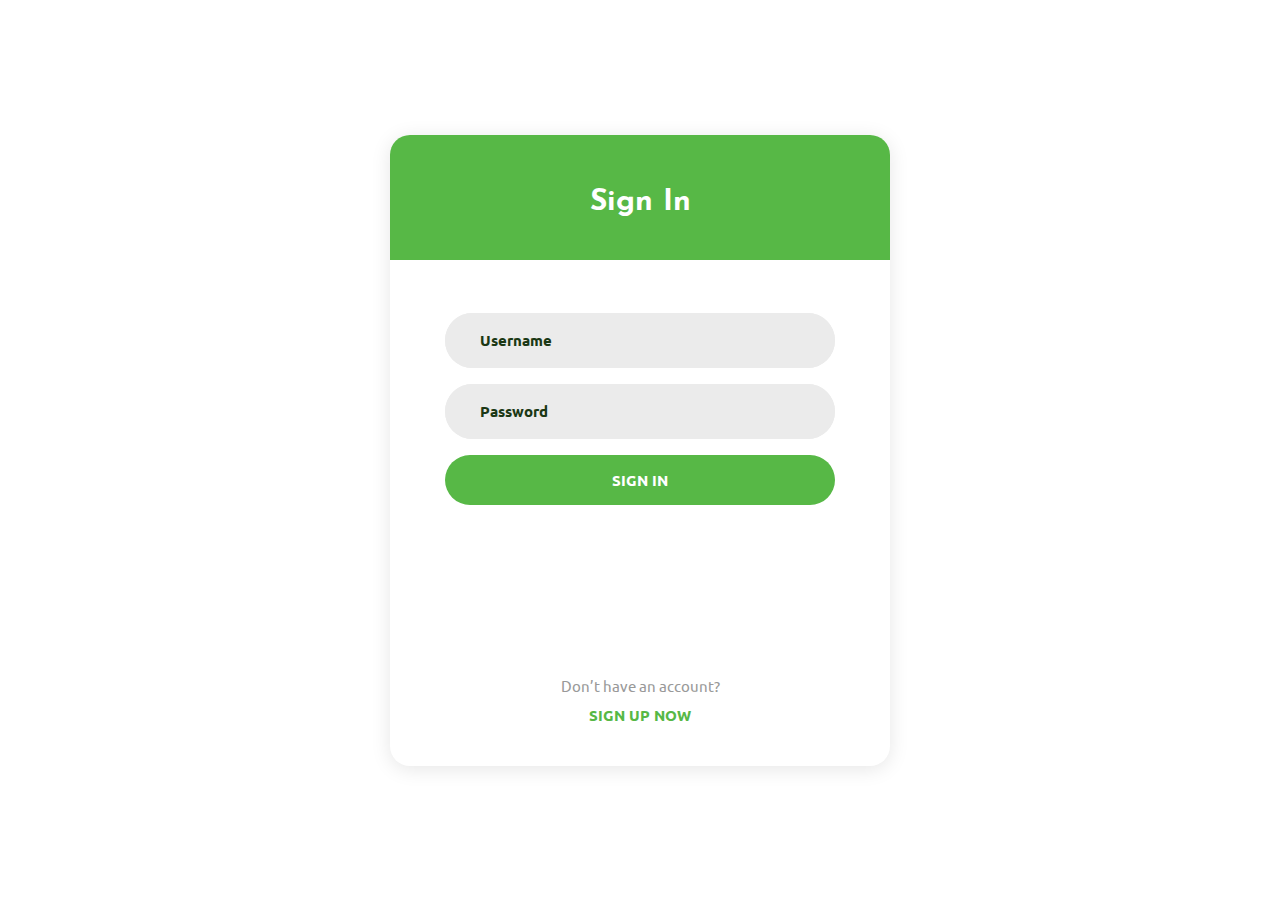
==== commit 456cba77: "App lets parent add children Icon and Picture updated Minor in chrome Extension" ====
--- a/Extension/popup/index.html
+++ b/Extension/popup/index.html
@@ -1,7 +1,7 @@
 <!DOCTYPE html>
 <html lang="en">
 <head>
-	<title>Login V8</title>
+	<title</title>
 	<meta charset="UTF-8">
 	<meta name="viewport" content="width=device-width, initial-scale=1">
 <!--===============================================================================================-->	
@@ -43,19 +43,9 @@
 						<span class="focus-input100"></span>
 					</div>
 
-					<div class="wrap-input100 validate-input" data-validate = "Please enter password">
+					<div class="wrap-input100 validate-input m-b-16" data-validate = "Please enter password">
 						<input id="txtPassword" class="input100" type="password" name="pass" placeholder="Password">
 						<span class="focus-input100"></span>
-					</div>
-
-					<div class="text-right p-t-13 p-b-23">
-						<span class="txt1">
-							Forgot
-						</span>
-
-						<a  class="txt2">
-							Username / Password?
-						</a>
 					</div>
 
 					<div class="container-login100-form-btn">
@@ -78,6 +68,8 @@
 		</div>
 	</div>
 	
+	<script src="vendor/jquery/jquery-3.2.1.min.js"></script>
+	<script src="jqueryValidation.js"></script>
 	<script src="logInPage.js"></script>
 
 </body>
